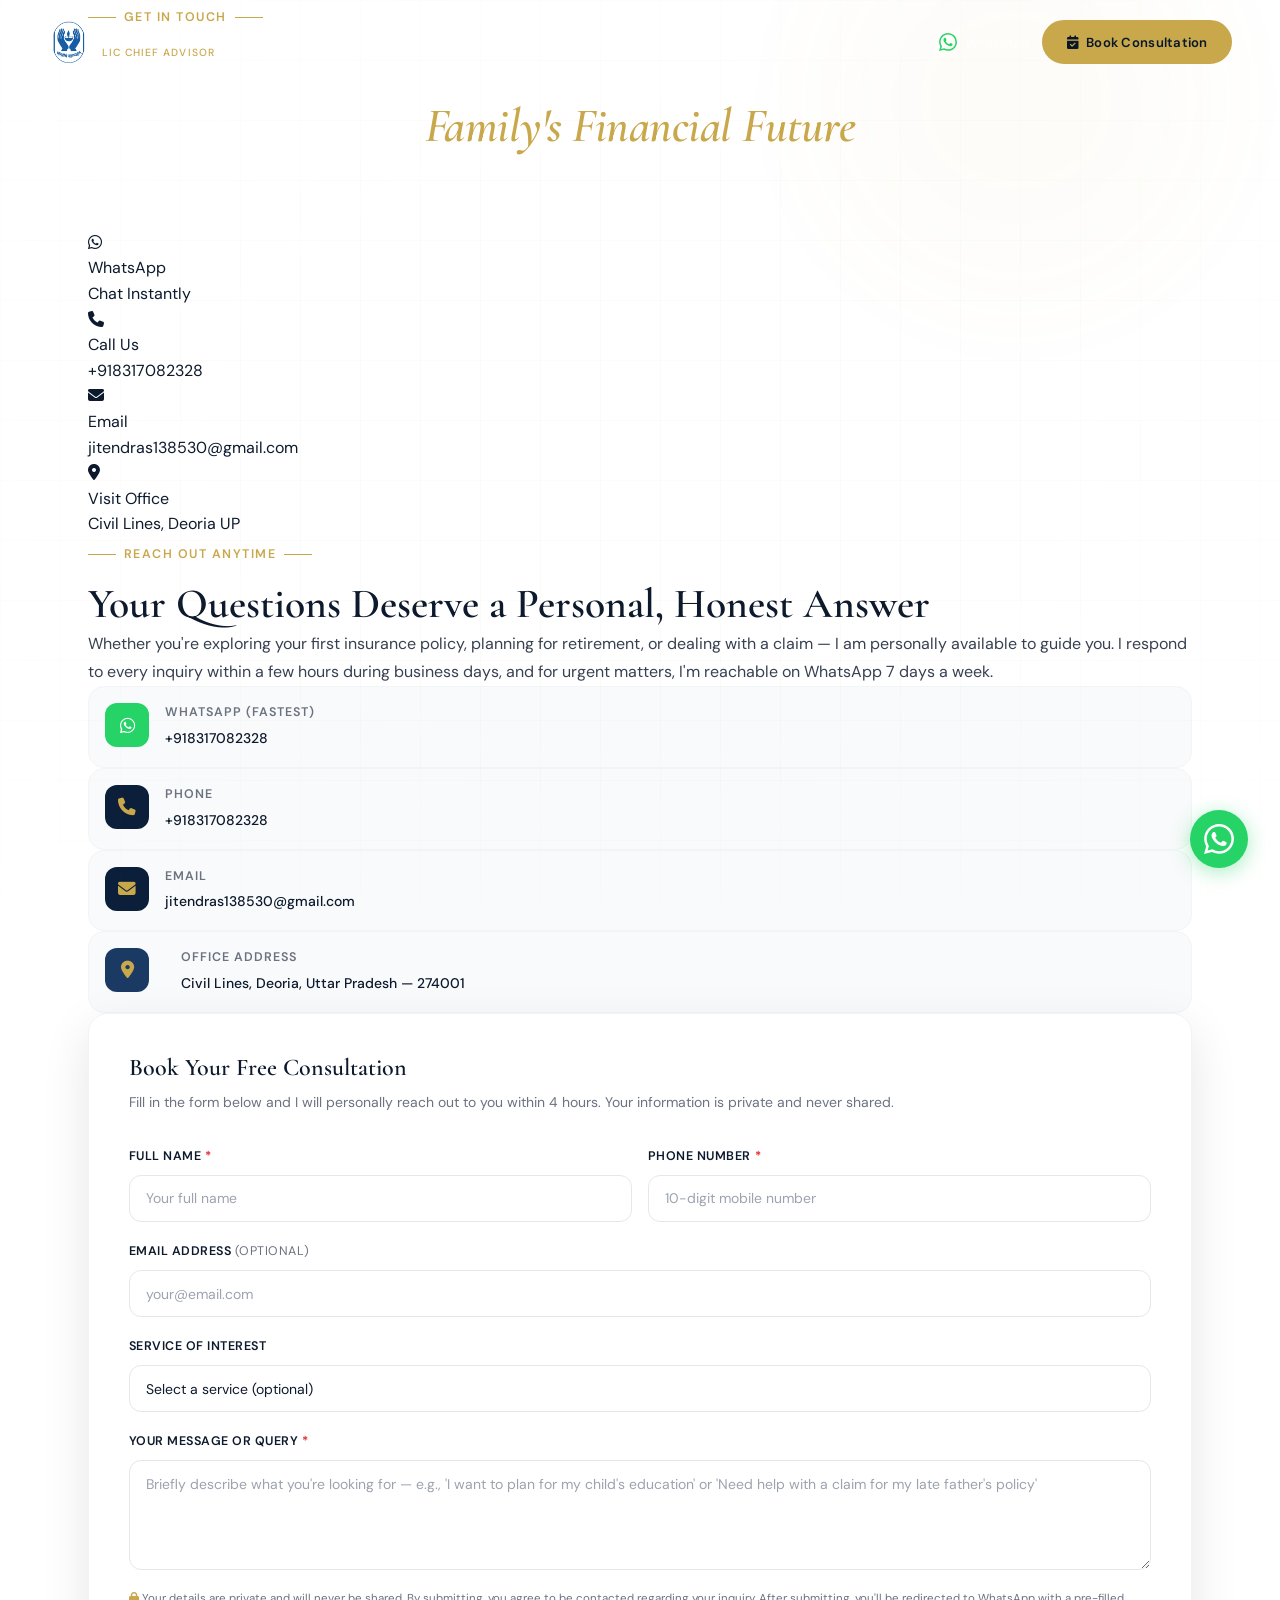
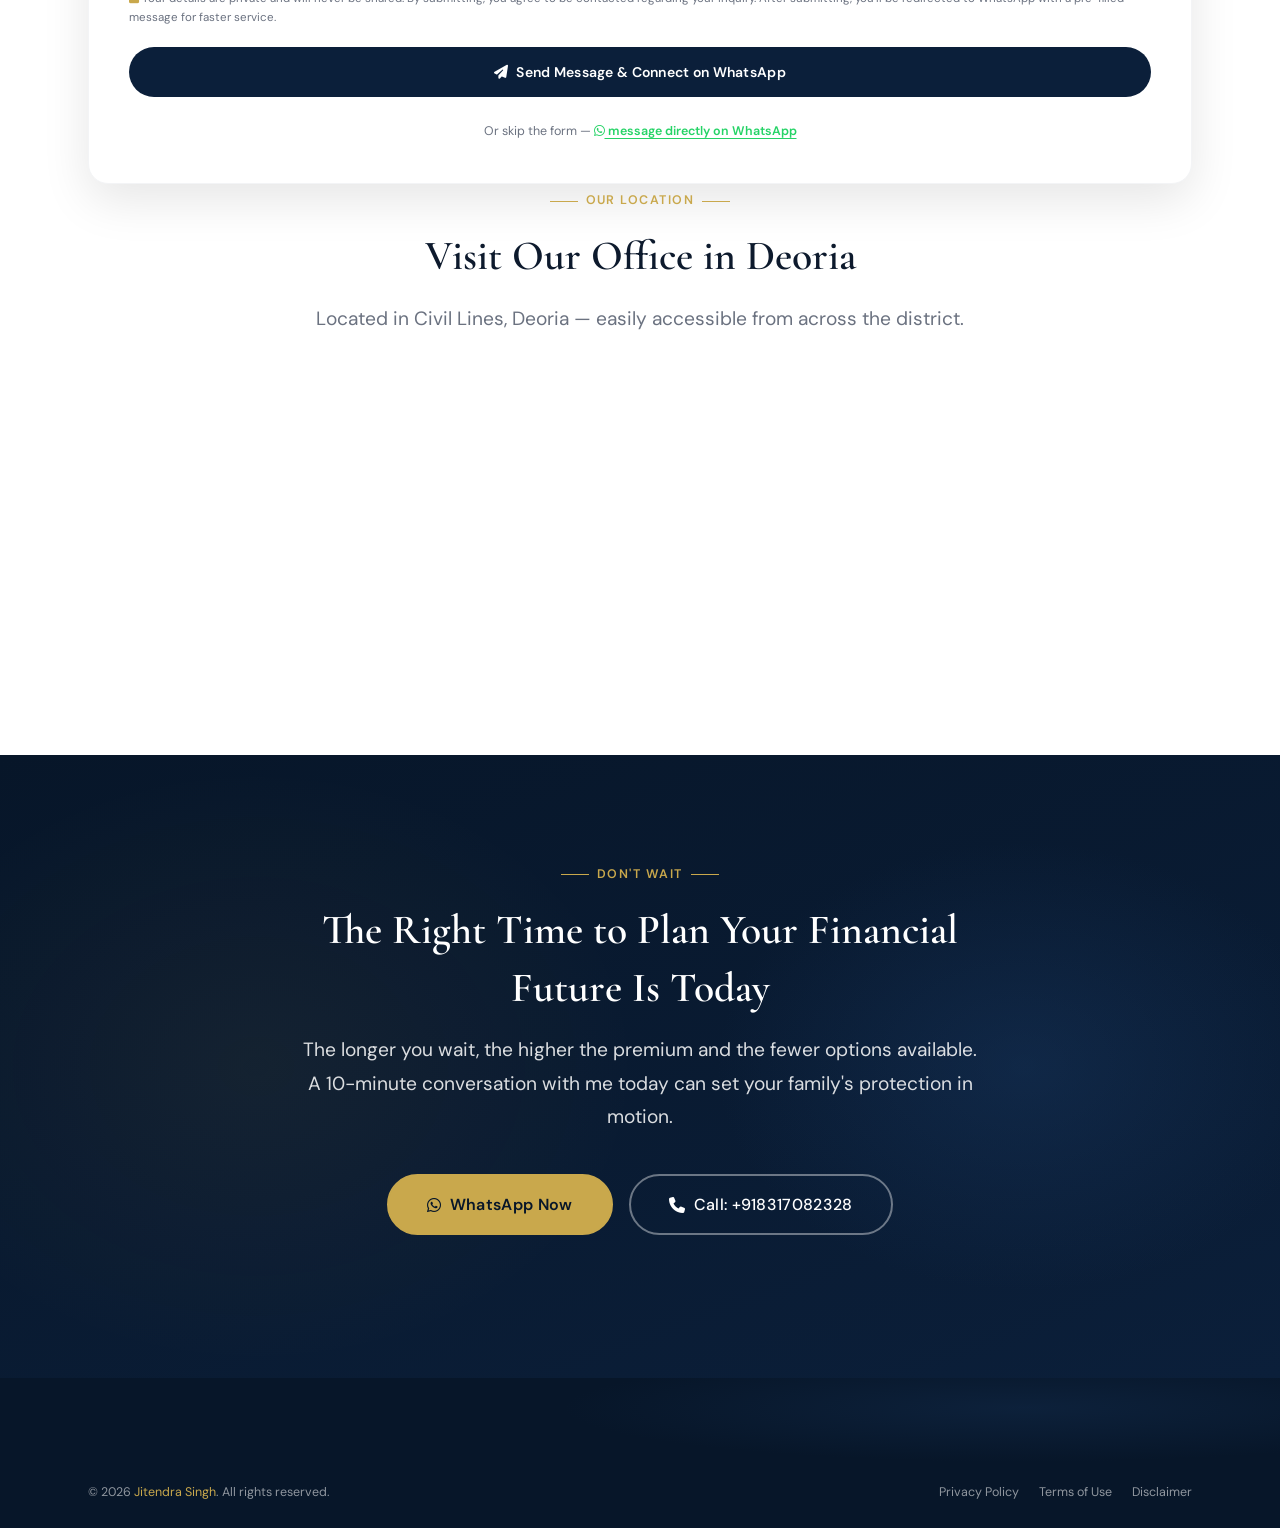
==== pages/contact.html @ 9a6cfc81 "Removed overflow from floating stat-card" ====
<!DOCTYPE html>
<html lang="en">
<head>
  <meta charset="UTF-8" />
  <meta name="viewport" content="width=device-width, initial-scale=1.0" />
  <meta http-equiv="X-UA-Compatible" content="IE=edge" />

  <title>Contact | Jitendra Singh — Book a Free Insurance Consultation, Deoria UP</title>
  <meta name="description" content="Book a free, no-obligation consultation with Jitendra Singh — Senior LIC Insurance Advisor in Deoria, Uttar Pradesh. Contact via WhatsApp, phone, email, or visit our office." />
  <meta name="robots" content="index, follow" />
  <link rel="canonical" href="https://www.jitendrasinghskarma.in/pages/contact.html" />

  <meta property="og:type" content="website" />
  <meta property="og:title" content="Contact Jitendra Singh — LIC Insurance Advisor Deoria" />
  <meta property="og:description" content="Book a free insurance or retirement planning consultation. WhatsApp, call, email or visit us in Deoria, UP." />
  <meta property="og:url" content="https://www.jitendrasinghskarma.in/pages/contact.html" />

  <!-- Local Business Schema -->
  <script type="application/ld+json">
  {
    "@context": "https://schema.org",
    "@type": "ContactPage",
    "name": "Contact Jitendra Singh — LIC Insurance Advisor",
    "url": "https://www.jitendrasinghskarma.in/pages/contact.html",
    "description": "Book a free insurance consultation with Senior LIC Chief Insurance Advisor in Deoria, UP.",
    "mainEntity": {
      "@type": "LocalBusiness",
      "name": "Jitendra Singh — LIC Insurance Advisor",
      "telephone": "+91-8317082328",
      "email": "jitendras138530@gmail.com",
      "address": {
        "@type": "PostalAddress",
        "streetAddress": "Civil Lines",
        "addressLocality": "Deoria",
        "addressRegion": "Uttar Pradesh",
        "postalCode": "274001",
        "addressCountry": "IN"
      },
      "openingHours": "Mo-Sa 09:00-18:00"
    }
  }
  </script>

  <!-- Fonts & Icons -->
  <link rel="preconnect" href="https://fonts.googleapis.com" />
  <link rel="preconnect" href="https://fonts.gstatic.com" crossorigin />
  <link href="https://fonts.googleapis.com/css2?family=Cormorant+Garamond:ital,wght@0,300;0,400;0,500;0,600;0,700;1,400;1,600&family=DM+Sans:ital,opsz,wght@0,9..40,300;0,9..40,400;0,9..40,500;0,9..40,600;1,9..40,400&display=swap" rel="stylesheet" />
  <link rel="stylesheet" href="https://cdnjs.cloudflare.com/ajax/libs/font-awesome/6.5.0/css/all.min.css" crossorigin="anonymous" referrerpolicy="no-referrer" />

  <!-- Stylesheets -->
  <link rel="stylesheet" href="../css/global.css" />
  <link rel="stylesheet" href="../css/navbar.css" />
  <link rel="stylesheet" href="../css/hero.css" />
  <link rel="stylesheet" href="../css/services.css" />
  <link rel="stylesheet" href="../css/contact.css" />
  <link rel="stylesheet" href="../css/responsive.css" />
</head>

<body>
  <a class="skip-link" href="#main">Skip to main content</a>

  <!-- ═══ NAVBAR ═══════════════════════════════════════════════ -->
  <header role="banner">
    <nav class="navbar" id="navbar" aria-label="Main navigation">
      <div class="navbar__inner">
        <a href="../index.html" class="navbar__logo" aria-label="Go to homepage">
          <div class="navbar__logo-icon" aria-hidden="true">RKS</div>
          <div class="navbar__logo-text">
            <span class="navbar__logo-name">Jitendra Singh</span>
            <span class="navbar__logo-tagline">LIC Chief Advisor</span>
          </div>
        </a>

        <ul class="navbar__menu" role="list">
          <li><a href="../index.html" class="navbar__link">Home</a></li>
          <li><a href="services.html" class="navbar__link">Services</a></li>
          <li><a href="legacy.html" class="navbar__link">Legacy &amp; Milestone</a></li>
          <li><a href="contact.html" class="navbar__link active" aria-current="page">Contact</a></li>
        </ul>

        <div class="navbar__cta">
          <a href="https://wa.me/918317082328" class="navbar__whatsapp" target="_blank" rel="noopener" aria-label="WhatsApp">
            <svg viewBox="0 0 24 24" aria-hidden="true"><path d="M17.472 14.382c-.297-.149-1.758-.867-2.03-.967-.273-.099-.471-.148-.67.15-.197.297-.767.966-.94 1.164-.173.199-.347.223-.644.075-.297-.15-1.255-.463-2.39-1.475-.883-.788-1.48-1.761-1.653-2.059-.173-.297-.018-.458.13-.606.134-.133.298-.347.446-.52.149-.174.198-.298.298-.497.099-.198.05-.371-.025-.52-.075-.149-.669-1.612-.916-2.207-.242-.579-.487-.5-.669-.51-.173-.008-.371-.01-.57-.01-.198 0-.52.074-.792.372-.272.297-1.04 1.016-1.04 2.479 0 1.462 1.065 2.875 1.213 3.074.149.198 2.096 3.2 5.077 4.487.709.306 1.262.489 1.694.625.712.227 1.36.195 1.871.118.571-.085 1.758-.719 2.006-1.413.248-.694.248-1.289.173-1.413-.074-.124-.272-.198-.57-.347m-5.421 7.403h-.004a9.87 9.87 0 01-5.031-1.378l-.361-.214-3.741.982.998-3.648-.235-.374a9.86 9.86 0 01-1.51-5.26c.001-5.45 4.436-9.884 9.888-9.884 2.64 0 5.122 1.03 6.988 2.898a9.825 9.825 0 012.893 6.994c-.003 5.45-4.437 9.884-9.885 9.884m8.413-18.297A11.815 11.815 0 0012.05 0C5.495 0 .16 5.335.157 11.892c0 2.096.547 4.142 1.588 5.945L.057 24l6.305-1.654a11.882 11.882 0 005.683 1.448h.005c6.554 0 11.89-5.335 11.893-11.893a11.821 11.821 0 00-3.48-8.413z"/></svg>
            WhatsApp
          </a>
          <a href="#form" class="btn btn--primary navbar__btn">
            <i class="fa-solid fa-calendar-check" aria-hidden="true"></i> Book Consultation
          </a>
        </div>

        <button class="navbar__hamburger" id="hamburger" aria-expanded="false" aria-controls="mobileMenu" aria-label="Open menu">
          <span class="hamburger-line"></span>
          <span class="hamburger-line"></span>
          <span class="hamburger-line"></span>
        </button>
      </div>
    </nav>

    <div class="navbar__mobile-menu" id="mobileMenu" aria-hidden="true" role="dialog" aria-label="Mobile navigation">
      <div class="mobile-menu__inner">
        <nav>
          <a href="../index.html" class="mobile-menu__link"><i class="fa-solid fa-house fa-fw"></i> Home</a>
          <a href="services.html" class="mobile-menu__link"><i class="fa-solid fa-shield-halved fa-fw"></i> Services</a>
          <a href="legacy.html" class="mobile-menu__link"><i class="fa-solid fa-trophy fa-fw"></i> Legacy &amp; Milestone</a>
          <a href="contact.html" class="mobile-menu__link active"><i class="fa-solid fa-envelope fa-fw"></i> Contact</a>
        </nav>
        <div class="mobile-menu__divider"></div>
        <div class="mobile-menu__cta-group">
          <a href="#form" class="btn btn--primary btn--lg" onclick="document.getElementById('mobileMenu').classList.remove('open')">
            <i class="fa-solid fa-calendar-check"></i> Book Free Consultation
          </a>
        </div>
        <div class="mobile-menu__contact-row">
          <a href="tel:+918317082328" class="mobile-menu__contact-item">
            <svg xmlns="http://www.w3.org/2000/svg" fill="none" viewBox="0 0 24 24" stroke="currentColor" stroke-width="1.5"><path stroke-linecap="round" stroke-linejoin="round" d="M2.25 6.75c0 8.284 6.716 15 15 15h2.25a2.25 2.25 0 002.25-2.25v-1.372c0-.516-.351-.966-.852-1.091l-4.423-1.106c-.44-.11-.902.055-1.173.417l-.97 1.293c-.282.376-.769.542-1.21.38a12.035 12.035 0 01-7.143-7.143c-.162-.441.004-.928.38-1.21l1.293-.97c.363-.271.527-.734.417-1.173L6.963 3.102a1.125 1.125 0 00-1.091-.852H4.5A2.25 2.25 0 002.25 4.5v2.25z" /></svg>
            <span>Call Now</span>
          </a>
          <a href="https://wa.me/918317082328" class="mobile-menu__contact-item" target="_blank" rel="noopener">
            <svg viewBox="0 0 24 24" fill="currentColor"><path d="M17.472 14.382c-.297-.149-1.758-.867-2.03-.967-.273-.099-.471-.148-.67.15-.197.297-.767.966-.94 1.164-.173.199-.347.223-.644.075-.297-.15-1.255-.463-2.39-1.475-.883-.788-1.48-1.761-1.653-2.059-.173-.297-.018-.458.13-.606.134-.133.298-.347.446-.52.149-.174.198-.298.298-.497.099-.198.05-.371-.025-.52-.075-.149-.669-1.612-.916-2.207-.242-.579-.487-.5-.669-.51-.173-.008-.371-.01-.57-.01-.198 0-.52.074-.792.372-.272.297-1.04 1.016-1.04 2.479 0 1.462 1.065 2.875 1.213 3.074.149.198 2.096 3.2 5.077 4.487.709.306 1.262.489 1.694.625.712.227 1.36.195 1.871.118.571-.085 1.758-.719 2.006-1.413.248-.694.248-1.289.173-1.413-.074-.124-.272-.198-.57-.347m-5.421 7.403h-.004a9.87 9.87 0 01-5.031-1.378l-.361-.214-3.741.982.998-3.648-.235-.374a9.86 9.86 0 01-1.51-5.26c.001-5.45 4.436-9.884 9.888-9.884 2.64 0 5.122 1.03 6.988 2.898a9.825 9.825 0 012.893 6.994c-.003 5.45-4.437 9.884-9.885 9.884m8.413-18.297A11.815 11.815 0 0012.05 0C5.495 0 .16 5.335.157 11.892c0 2.096.547 4.142 1.588 5.945L.057 24l6.305-1.654a11.882 11.882 0 005.683 1.448h.005c6.554 0 11.89-5.335 11.893-11.893a11.821 11.821 0 00-3.48-8.413z"/></svg>
            <span>WhatsApp</span>
          </a>
        </div>
      </div>
    </div>
  </header>

  <main id="main">

    <!-- ═══ PAGE HERO ════════════════════════════════════════════ -->
    <section class="contact-page-hero" aria-labelledby="contact-page-title">
      <div class="hero__bg">
        <div class="hero__gradient"></div>
        <div class="hero__grid" aria-hidden="true"></div>
        <div class="hero__orb hero__orb--1" aria-hidden="true" style="opacity:0.4"></div>
      </div>
      <div class="container">
        <div class="contact-page-hero__content">
          <span class="section-eyebrow" style="color:var(--gold);justify-content:center">Get In Touch</span>
          <h1 class="hero__headline" id="contact-page-title" style="font-size:clamp(1.9rem,4.5vw,3rem);text-align:center">
            Let's Talk About Your
            <em>Family's Financial Future</em>
          </h1>
          <p style="color:rgba(255,255,255,0.72);font-size:1rem;line-height:1.75;margin-top:1.25rem;text-align:center">
            No pressure. No jargon. Just an honest conversation. Reach out via WhatsApp, phone, email, or visit us at our Deoria office — your first consultation is completely free.
          </p>

          <!-- Quick contact method cards -->
          <div class="contact-methods" role="list" aria-label="Contact methods">

            <a href="https://wa.me/918317082328?text=Hello%20Jitendra Singh%20ji%2C%20I%20would%20like%20to%20book%20a%20consultation."
               class="contact-method-card" target="_blank" rel="noopener noreferrer" role="listitem">
              <div class="contact-method-card__icon contact-method-card__icon--whatsapp" aria-hidden="true">
                <i class="fa-brands fa-whatsapp"></i>
              </div>
              <div class="contact-method-card__label">WhatsApp</div>
              <div class="contact-method-card__value">Chat Instantly</div>
            </a>

            <a href="tel:+918317082328" class="contact-method-card" role="listitem">
              <div class="contact-method-card__icon contact-method-card__icon--phone" aria-hidden="true">
                <i class="fa-solid fa-phone"></i>
              </div>
              <div class="contact-method-card__label">Call Us</div>
              <div class="contact-method-card__value">+918317082328</div>
            </a>

            <a href="mailto:jitendras138530@gmail.com" class="contact-method-card" role="listitem">
              <div class="contact-method-card__icon contact-method-card__icon--email" aria-hidden="true">
                <i class="fa-solid fa-envelope"></i>
              </div>
              <div class="contact-method-card__label">Email</div>
              <div class="contact-method-card__value">jitendras138530@gmail.com</div>
            </a>

            <a href="https://maps.app.goo.gl/zjpvex1v6WzAr8Hz5">
             <div class="contact-method-card" role="listitem" style="cursor:default">
               <div class="contact-method-card__icon contact-method-card__icon--visit" aria-hidden="true">
                 <i class="fa-solid fa-location-dot"></i>
               </div>
               <div class="contact-method-card__label">Visit Office</div>
               <div class="contact-method-card__value">Civil Lines, Deoria UP</div>
             </div>
            </a>
          </div>
        </div>
      </div>
    </section>

    <!-- ═══ MAIN CONTACT SECTION ══════════════════════════════════ -->
    <section class="contact-main" id="contact-section" aria-labelledby="contact-form-title">
      <div class="container">
        <div class="contact-main__grid">

          <!-- ── Left: Info Panel ─────────────────────────────── -->
          <div class="contact-info-panel" data-reveal="left">

            <div>
              <span class="section-eyebrow">Reach Out Anytime</span>
              <h2 class="contact-info-panel__heading">
                Your Questions Deserve a Personal, Honest Answer
              </h2>
              <p class="contact-info-panel__subtext">
                Whether you're exploring your first insurance policy, planning for retirement, or dealing with a claim — I am personally available to guide you. I respond to every inquiry within a few hours during business days, and for urgent matters, I'm reachable on WhatsApp 7 days a week.
              </p>
            </div>

            <!-- Trust signals
            <div class="contact-info-panel__trust" role="list" aria-label="Trust signals">
              <div class="trust-row" role="listitem">
                <div class="trust-row__icon" aria-hidden="true"><i class="fa-solid fa-shield-halved"></i></div>
                <span class="trust-row__text">IRDAI Registered &amp; LIC Authorized Advisor (25+ Years)</span>
              </div>
              <div class="trust-row" role="listitem">
                <div class="trust-row__icon" aria-hidden="true"><i class="fa-solid fa-lock"></i></div>
                <span class="trust-row__text">Your information is private and will never be shared or sold</span>
              </div>
              <div class="trust-row" role="listitem">
                <div class="trust-row__icon" aria-hidden="true"><i class="fa-solid fa-indian-rupee-sign"></i></div>
                <span class="trust-row__text">First consultation is always 100% free — no hidden charges</span>
              </div>
              <div class="trust-row" role="listitem">
                <div class="trust-row__icon" aria-hidden="true"><i class="fa-solid fa-reply"></i></div>
                <span class="trust-row__text">Guaranteed response within 4 hours on business days</span>
              </div>
            </div> -->

            <!-- Contact detail items -->
            <div class="contact-detail-list">

              <a href="https://wa.me/918317082328" class="contact__detail-item" target="_blank" rel="noopener noreferrer">
                <div class="contact__detail-icon" aria-hidden="true" style="background:#25D366;color:white">
                  <i class="fa-brands fa-whatsapp"></i>
                </div>
                <div class="contact__detail-body">
                  <span class="contact__detail-label">WhatsApp (Fastest)</span>
                  <span class="contact__detail-value">+918317082328</span>
                </div>
              </a>

              <a href="tel:+918317082328" class="contact__detail-item">
                <div class="contact__detail-icon" aria-hidden="true">
                  <i class="fa-solid fa-phone"></i>
                </div>
                <div class="contact__detail-body">
                  <span class="contact__detail-label">Phone</span>
                  <span class="contact__detail-value">+918317082328</span>
                </div>
              </a>

              <a href="mailto:jitendras138530@gmail.com" class="contact__detail-item">
                <div class="contact__detail-icon" aria-hidden="true">
                  <i class="fa-solid fa-envelope"></i>
                </div>
                <div class="contact__detail-body">
                  <span class="contact__detail-label">Email</span>
                  <span class="contact__detail-value">jitendras138530@gmail.com</span>
                </div>
              </a>

              <div class="contact__detail-item" style="cursor:default">
                <div class="contact__detail-icon" aria-hidden="true" style="background:var(--navy-light)">
                  <i class="fa-solid fa-location-dot"></i>
                </div>
                <a href="https://maps.app.goo.gl/zjpvex1v6WzAr8Hz5">
                <div class="contact__detail-body">
                  <span class="contact__detail-label">Office Address</span>
                  <span class="contact__detail-value">Civil Lines, Deoria, Uttar Pradesh — 274001</span>
                </a>
                </div>
              </div>

            </div>

            <!-- Working hours
            <div class="working-hours" aria-label="Office hours">
              <div class="working-hours__title">
                <i class="fa-solid fa-clock" aria-hidden="true"></i>
                Office Hours
              </div>
              <div class="working-hours__rows">
                <div class="hours-row">
                  <span class="hours-row__day">Monday – Friday</span>
                  <span class="hours-row__time">9:00 AM – 6:00 PM</span>
                </div>
                <div class="hours-row">
                  <span class="hours-row__day">Saturday</span>
                  <span class="hours-row__time">9:00 AM – 3:00 PM</span>
                </div>
                <div class="hours-row">
                  <span class="hours-row__day">Sunday</span>
                  <span class="hours-row__time hours-row__time--closed">By Appointment Only</span>
                </div>
              </div>
              <div class="hours-note">
                <i class="fa-brands fa-whatsapp" aria-hidden="true"></i>
                WhatsApp is available 7 days for urgent claim matters
              </div>
            </div> -->

          </div>

          <!-- ── Right: Contact Form ───────────────────────────── -->
          <div class="contact-form-panel" data-reveal="right" id="form">
            <div class="contact__form-wrap">

              <h2 class="contact-form__title" id="contact-form-title">Book Your Free Consultation</h2>
              <p class="contact-form__subtitle">
                Fill in the form below and I will personally reach out to you within 4 hours.
                Your information is private and never shared.
              </p>

              <!-- Form body -->
              <div id="formBody">
                <form id="contactForm" novalidate aria-label="Contact form">

                  <div class="form-group--row">
                    <div class="form-group">
                      <label for="fullname">Full Name <span aria-hidden="true" style="color:#DC2626">*</span></label>
                      <input
                        type="text"
                        id="fullname"
                        name="fullname"
                        placeholder="Your full name"
                        autocomplete="name"
                        required
                        aria-required="true"
                        aria-describedby="fullname-error"
                      />
                      <span class="form-group__error" id="fullname-error" role="alert"></span>
                    </div>
                    <div class="form-group">
                      <label for="phone">Phone Number <span aria-hidden="true" style="color:#DC2626">*</span></label>
                      <input
                        type="tel"
                        id="phone"
                        name="phone"
                        placeholder="10-digit mobile number"
                        autocomplete="tel"
                        required
                        aria-required="true"
                        inputmode="numeric"
                        maxlength="10"
                        aria-describedby="phone-error"
                      />
                      <span class="form-group__error" id="phone-error" role="alert"></span>
                    </div>
                  </div>

                  <div class="form-group">
                    <label for="email">Email Address <span style="color:var(--text-muted);font-weight:400;font-size:var(--fs-xs)">(Optional)</span></label>
                    <input
                      type="email"
                      id="email"
                      name="email"
                      placeholder="your@email.com"
                      autocomplete="email"
                      aria-describedby="email-error"
                    />
                    <span class="form-group__error" id="email-error" role="alert"></span>
                  </div>

                  <div class="form-group">
                    <label for="service">Service of Interest</label>
                    <select id="service" name="service" aria-label="Select a service">
                      <option value="" disabled selected>Select a service (optional)</option>
                      <option value="life-insurance">Life Insurance</option>
                      <option value="term-plan">Term Insurance Plan</option>
                      <option value="child-plan">Child Plan</option>
                      <option value="pension-retirement">Pension &amp; Retirement Plan</option>
                      <option value="money-back">Money Back Plan</option>
                      <option value="endowment">Endowment Plan</option>
                      <option value="tax-saving">Tax Saving Plan (80C)</option>
                      <option value="claim-assistance">Claim Assistance</option>
                      <option value="financial-consultation">Financial Consultation</option>
                      <option value="policy-review">Existing Policy Review</option>
                      <option value="other">Other / Not Sure</option>
                    </select>
                  </div>

                  <div class="form-group">
                    <label for="message">Your Message or Query <span aria-hidden="true" style="color:#DC2626">*</span></label>
                    <textarea
                      id="message"
                      name="message"
                      rows="4"
                      placeholder="Briefly describe what you're looking for — e.g., 'I want to plan for my child's education' or 'Need help with a claim for my late father's policy'"
                      required
                      aria-required="true"
                      aria-describedby="message-error"
                    ></textarea>
                    <span class="form-group__error" id="message-error" role="alert"></span>
                  </div>

                  <!-- Privacy note -->
                  <p style="font-size:0.72rem;color:var(--text-muted);margin-bottom:1.25rem;line-height:1.6">
                    <i class="fa-solid fa-lock" aria-hidden="true" style="color:var(--gold)"></i>
                    Your details are private and will never be shared. By submitting, you agree to be contacted regarding your inquiry. After submitting, you'll be redirected to WhatsApp with a pre-filled message for faster service.
                  </p>

                  <button type="submit" class="form-submit-btn" aria-label="Send message and open WhatsApp">
                    <i class="fa-solid fa-paper-plane" aria-hidden="true"></i>
                    Send Message &amp; Connect on WhatsApp
                  </button>

                  <!-- Alternative: Direct WhatsApp -->
                  <div style="margin-top:1.25rem;text-align:center">
                    <span style="font-size:var(--fs-xs);color:var(--text-muted)">Or skip the form — </span>
                    <a href="https://wa.me/918317082328?text=Hello%20Jitendra Singh%20ji%2C%20I%20would%20like%20a%20free%20consultation."
                       target="_blank" rel="noopener"
                       style="font-size:var(--fs-xs);font-weight:600;color:#25D366;text-decoration:underline;text-underline-offset:3px">
                      <i class="fa-brands fa-whatsapp" aria-hidden="true"></i>
                      message directly on WhatsApp
                    </a>
                  </div>

                </form>
              </div>

              <!-- Success state (hidden by default) -->
              <div class="form-success" id="formSuccess" role="alert" aria-live="polite">
                <div class="form-success__icon" aria-hidden="true">
                  <i class="fa-solid fa-circle-check"></i>
                </div>
                <h3 style="font-family:var(--font-display);font-size:1.4rem;color:var(--text-primary)">
                  Message Sent Successfully!
                </h3>
                <p style="font-size:var(--fs-sm);color:var(--text-muted);text-align:center;line-height:1.7">
                  Thank you for reaching out. Your WhatsApp chat should have opened with a pre-filled message. I will personally respond within 4 hours during business days.
                </p>
                <div style="display:flex;flex-direction:column;gap:0.75rem;width:100%;margin-top:0.5rem">
                  <a href="https://wa.me/918317082328" target="_blank" rel="noopener"
                     class="btn btn--primary" style="width:100%;justify-content:center">
                    <i class="fa-brands fa-whatsapp"></i> Open WhatsApp Chat
                  </a>
                  <a href="tel:+918317082328" class="btn btn--outline-navy" style="width:100%;justify-content:center">
                    <i class="fa-solid fa-phone"></i> Call Directly:8317082328
                  </a>
                </div>
                <button onclick="document.getElementById('formSuccess').style.display='none';document.getElementById('formBody').style.display='block';"
                        style="font-size:var(--fs-xs);color:var(--text-muted);text-decoration:underline;background:none;border:none;cursor:pointer;margin-top:0.5rem">
                  Send another message
                </button>
              </div>

            </div>
          </div>

        </div>
      </div>
    </section>

    <!-- ═══ MAP SECTION ══════════════════════════════════════════ -->
     <section class="contact-map-section" aria-labelledby="map-title">
       <div class="container">
         <div class="section-header" data-reveal style="margin-bottom:var(--space-8)">
           <span class="section-eyebrow">Our Location</span>
           <h2 class="section-title" id="map-title">Visit Our Office in Deoria</h2>
           <p class="section-subtitle">Located in Civil Lines, Deoria — easily accessible from across the district.</p>
         </div>

         <div class="contact-map" data-reveal>
           <iframe
             src="https://www.google.com/maps/embed?pb=!1m18!1m12!1m3!1d3564.532546556584!2d83.77651!3d26.502519!2m3!1f0!2f0!3f0!3m2!1i1024!2i768!4f13.1!3m3!1m2!1s0x398e1f0c0000001%3A0x1234567890abc!2sCivil%20Lines%2C%20Deoria%2C%20Uttar%20Pradesh%20274001%2C%20India!5e0!3m2!1sen!2sin!4v1234567890"
             width="100%" height="380" style="border:0" allowfullscreen="" loading="lazy"
             referrerpolicy="no-referrer-when-downgrade"
             title="Office location on Google Maps">
           </iframe>
         </div>
       </div>
     </section>

    <!-- ═══ FINAL CTA ════════════════════════════════════════════ -->
    <section class="cta-section section" aria-labelledby="contact-cta-title">
      <div class="container">
        <div class="cta-section__inner" data-reveal>
          <span class="section-eyebrow" style="justify-content:center">Don't Wait</span>
          <h2 class="cta-section__title" id="contact-cta-title">
            The Right Time to Plan Your Financial Future Is Today
          </h2>
          <p class="cta-section__text">
            The longer you wait, the higher the premium and the fewer options available. A 10-minute conversation with me today can set your family's protection in motion.
          </p>
          <div class="cta-section__buttons">
            <a href="https://wa.me/918317082328?text=Hello%20Jitendra Singh%20ji%2C%20I%20want%20to%20discuss%20my%20financial%20protection%20options."
               class="btn btn--primary btn--lg" target="_blank" rel="noopener">
              <i class="fa-brands fa-whatsapp" aria-hidden="true"></i>
             WhatsApp Now
            </a>
            <a href="tel:+918317082328" class="btn btn--outline btn--lg">
              <i class="fa-solid fa-phone" aria-hidden="true"></i>
              Call: +918317082328
            </a>
          </div>
        </div>
      </div>
    </section>

  </main>

  <!-- ═══ FOOTER ═══════════════════════════════════════════════ -->
  <footer class="footer" role="contentinfo">
    <div class="container">
      <div class="footer__bottom">
        <p class="footer__copyright">
          &copy; 2026 <span>Jitendra Singh</span>. All rights reserved.
        </p>
        <nav aria-label="Legal links">
          <div class="footer__legal-links">
            <a href="privacy.html" class="footer__legal-link">Privacy Policy</a>
            <a href="terms.html" class="footer__legal-link">Terms of Use</a>
            <a href="disclaimer.html" class="footer__legal-link">Disclaimer</a>
          </div>
        </nav>
      </div>
    </div>
  </footer>

  <!-- Floating WhatsApp -->
  <a href="https://wa.me/918317082328?text=Hello%20Jitendra%20ji%2C%20I%20would%20like%20to%20book%20a%20free%20consultation."
     class="whatsapp-float" target="_blank" rel="noopener noreferrer"
     aria-label="Chat on WhatsApp">
    <svg viewBox="0 0 24 24" aria-hidden="true">
      <path d="M17.472 14.382c-.297-.149-1.758-.867-2.03-.967-.273-.099-.471-.148-.67.15-.197.297-.767.966-.94 1.164-.173.199-.347.223-.644.075-.297-.15-1.255-.463-2.39-1.475-.883-.788-1.48-1.761-1.653-2.059-.173-.297-.018-.458.13-.606.134-.133.298-.347.446-.52.149-.174.198-.298.298-.497.099-.198.05-.371-.025-.52-.075-.149-.669-1.612-.916-2.207-.242-.579-.487-.5-.669-.51-.173-.008-.371-.01-.57-.01-.198 0-.52.074-.792.372-.272.297-1.04 1.016-1.04 2.479 0 1.462 1.065 2.875 1.213 3.074.149.198 2.096 3.2 5.077 4.487.709.306 1.262.489 1.694.625.712.227 1.36.195 1.871.118.571-.085 1.758-.719 2.006-1.413.248-.694.248-1.289.173-1.413-.074-.124-.272-.198-.57-.347m-5.421 7.403h-.004a9.87 9.87 0 01-5.031-1.378l-.361-.214-3.741.982.998-3.648-.235-.374a9.86 9.86 0 01-1.51-5.26c.001-5.45 4.436-9.884 9.888-9.884 2.64 0 5.122 1.03 6.988 2.898a9.825 9.825 0 012.893 6.994c-.003 5.45-4.437 9.884-9.885 9.884m8.413-18.297A11.815 11.815 0 0012.05 0C5.495 0 .16 5.335.157 11.892c0 2.096.547 4.142 1.588 5.945L.057 24l6.305-1.654a11.882 11.882 0 005.683 1.448h.005c6.554 0 11.89-5.335 11.893-11.893a11.821 11.821 0 00-3.48-8.413z"/>
    </svg>
  </a>

  <script src="../js/scroll.js" defer></script>
  <script src="../js/navbar.js" defer></script>
  <script src="../js/animations.js" defer></script>


  <script src="../js/contact.js" defer></script>
</body>
</html>
---- css/global.css ----
/* ============================================================
   GLOBAL CSS — Financial Advisor Portfolio
   Design System: Variables, Reset, Typography, Utilities
   ============================================================ */

/* ─── Google Fonts ─────────────────────────────────────────── */
@import url('https://fonts.googleapis.com/css2?family=Cormorant+Garamond:ital,wght@0,300;0,400;0,500;0,600;0,700;1,400;1,600&family=DM+Sans:ital,opsz,wght@0,9..40,300;0,9..40,400;0,9..40,500;0,9..40,600;1,9..40,400&display=swap');

/* ─── CSS Custom Properties ─────────────────────────────────── */
:root {
  /* Brand Colors */
  --navy:         #0B1F3A;
  --navy-deep:    #071629;
  --navy-mid:     #122B4F;
  --navy-light:   #1A3A64;
  --navy-softer:  #1E4070;

  --gold:         #C9A84C;
  --gold-light:   #DFC070;
  --gold-dark:    #A88A38;
  --gold-subtle:  rgba(201, 168, 76, 0.15);
  --gold-border:  rgba(201, 168, 76, 0.3);

  --cream:        #F8F4ED;
  --cream-warm:   #F2EDE3;
  --off-white:    #FAFAF8;
  --white:        #FFFFFF;

  /* Text */
  --text-primary:    #0D1A2D;
  --text-secondary:  #374151;
  --text-muted:      #6B7280;
  --text-light:      #9CA3AF;
  --text-gold:       #C9A84C;
  --text-on-navy:    rgba(255,255,255,0.85);
  --text-on-navy-dim: rgba(255,255,255,0.55);

  /* Grays */
  --gray-50:   #F9FAFB;
  --gray-100:  #F3F4F6;
  --gray-200:  #E5E7EB;
  --gray-300:  #D1D5DB;
  --gray-400:  #9CA3AF;
  --gray-500:  #6B7280;
  --gray-700:  #374151;
  --gray-900:  #111827;

  /* Typography — Fonts */
  --font-display: 'Cormorant Garamond', Georgia, serif;
  --font-body:    'DM Sans', system-ui, sans-serif;

  /* Typography — Scale */
  --fs-hero:    clamp(2.6rem, 5.5vw, 4.2rem);
  --fs-h1:      clamp(2.2rem, 4.5vw, 3.5rem);
  --fs-h2:      clamp(1.8rem, 3.5vw, 2.6rem);
  --fs-h3:      clamp(1.4rem, 2.5vw, 1.9rem);
  --fs-h4:      clamp(1.1rem, 2vw, 1.5rem);
  --fs-lead:    clamp(1rem, 1.5vw, 1.2rem);
  --fs-body:    1rem;
  --fs-sm:      0.875rem;
  --fs-xs:      0.78rem;

  /* Line Heights */
  --lh-tight:   1.2;
  --lh-snug:    1.4;
  --lh-normal:  1.6;
  --lh-relaxed: 1.75;

  /* Spacing */
  --space-1:   0.25rem;
  --space-2:   0.5rem;
  --space-3:   0.75rem;
  --space-4:   1rem;
  --space-5:   1.25rem;
  --space-6:   1.5rem;
  --space-8:   2rem;
  --space-10:  2.5rem;
  --space-12:  3rem;
  --space-16:  4rem;
  --space-20:  5rem;
  --space-24:  6rem;
  --space-32:  8rem;

  /* Section spacing */
  --section-py:     clamp(4rem, 8vw, 7rem);
  --section-py-sm:  clamp(3rem, 6vw, 5rem);
  --container-max:  1200px;
  --container-px:   clamp(1.25rem, 5vw, 3rem);

  /* Border Radius */
  --radius-sm:   8px;
  --radius-md:   12px;
  --radius-lg:   16px;
  --radius-xl:   20px;
  --radius-2xl:  28px;
  --radius-full: 9999px;

  /* Shadows */
  --shadow-xs:  0 1px 2px rgba(0,0,0,0.05);
  --shadow-sm:  0 2px 8px rgba(0,0,0,0.06);
  --shadow-md:  0 8px 24px rgba(0,0,0,0.08);
  --shadow-lg:  0 16px 48px rgba(0,0,0,0.1);
  --shadow-xl:  0 24px 64px rgba(0,0,0,0.12);
  --shadow-gold: 0 8px 32px rgba(201,168,76,0.2);
  --shadow-navy: 0 16px 48px rgba(11,31,58,0.25);

  /* Transitions */
  --transition-fast:   150ms ease;
  --transition-base:   250ms ease;
  --transition-slow:   400ms ease;
  --transition-smooth: 600ms cubic-bezier(0.16, 1, 0.3, 1);

  /* Z-index */
  --z-base:    1;
  --z-raised:  10;
  --z-overlay: 100;
  --z-sticky:  200;
  --z-modal:   300;
  --z-toast:   400;
}

/* ─── CSS Reset & Base ──────────────────────────────────────── */
*, *::before, *::after {
  box-sizing: border-box;
  margin: 0;
  padding: 0;
}

html {
  scroll-behavior: smooth;
  -webkit-text-size-adjust: 100%;
  font-size: 16px;
}

body {
  font-family: var(--font-body);
  font-size: var(--fs-body);
  line-height: var(--lh-normal);
  color: var(--text-primary);
  background-color: var(--white);
  -webkit-font-smoothing: antialiased;
  -moz-osx-font-smoothing: grayscale;
  overflow-x: hidden;
}

/* ─── Typography ─────────────────────────────────────────────── */
h1, h2, h3, h4, h5, h6 {
  font-family: var(--font-display);
  font-weight: 600;
  line-height: var(--lh-tight);
  color: var(--text-primary);
}

h1 { font-size: var(--fs-h1); }
h2 { font-size: var(--fs-h2); }
h3 { font-size: var(--fs-h3); }
h4 { font-size: var(--fs-h4); }

p {
  color: var(--text-secondary);
  line-height: var(--lh-relaxed);
}

a {
  color: inherit;
  text-decoration: none;
  transition: color var(--transition-base);
}

img {
  max-width: 100%;
  height: auto;
  display: block;
}

ul, ol {
  list-style: none;
}

button {
  cursor: pointer;
  font-family: var(--font-body);
  border: none;
  background: none;
  padding: 0;
}

input, textarea, select {
  font-family: var(--font-body);
}

/* ─── Layout Utilities ───────────────────────────────────────── */
.container {
  max-width: var(--container-max);
  margin-inline: auto;
  padding-inline: var(--container-px);
  width: 100%;
}

.section {
  padding-block: var(--section-py);
}

.section--sm {
  padding-block: var(--section-py-sm);
}

.section--navy {
  background-color: var(--navy);
  color: var(--white);
}

.section--navy-deep {
  background-color: var(--navy-deep);
  color: var(--white);
}

.section--cream {
  background-color: var(--cream);
}

.section--gray {
  background-color: var(--gray-50);
}

/* ─── Section Header ─────────────────────────────────────────── */
.section-header {
  text-align: center;
  max-width: 680px;
  margin-inline: auto;
  margin-bottom: var(--space-16);
}

.section-header--left {
  text-align: left;
  margin-inline: 0;
}

.section-eyebrow {
  display: inline-flex;
  align-items: center;
  gap: var(--space-2);
  font-family: var(--font-body);
  font-size: var(--fs-xs);
  font-weight: 600;
  letter-spacing: 0.12em;
  text-transform: uppercase;
  color: var(--gold);
  margin-bottom: var(--space-4);
}

.section-eyebrow::before,
.section-eyebrow::after {
  content: '';
  display: block;
  width: 28px;
  height: 1px;
  background: var(--gold);
}

.section-title {
  font-size: var(--fs-h2);
  font-weight: 600;
  color: var(--text-primary);
  margin-bottom: var(--space-4);
  line-height: var(--lh-snug);
}

.section-title--light {
  color: var(--white);
}

.section-subtitle {
  font-size: var(--fs-lead);
  color: var(--text-muted);
  line-height: var(--lh-relaxed);
}

.section-subtitle--light {
  color: var(--text-on-navy);
}

/* ─── Button System ──────────────────────────────────────────── */
.btn {
  display: inline-flex;
  align-items: center;
  justify-content: center;
  gap: var(--space-2);
  font-family: var(--font-body);
  font-size: var(--fs-sm);
  font-weight: 500;
  letter-spacing: 0.02em;
  padding: 0.85rem 2rem;
  border-radius: var(--radius-full);
  border: 2px solid transparent;
  transition: all var(--transition-base);
  cursor: pointer;
  white-space: nowrap;
  position: relative;
  overflow: hidden;
}

.btn::after {
  content: '';
  position: absolute;
  inset: 0;
  background: rgba(255,255,255,0.1);
  opacity: 0;
  transition: opacity var(--transition-fast);
}

.btn:hover::after { opacity: 1; }

.btn--primary {
  background: var(--gold);
  color: var(--navy-deep);
  border-color: var(--gold);
  font-weight: 600;
}

.btn--primary:hover {
  background: var(--gold-dark);
  border-color: var(--gold-dark);
  transform: translateY(-2px);
  box-shadow: var(--shadow-gold);
}

.btn--outline {
  background: transparent;
  color: var(--white);
  border-color: rgba(255,255,255,0.4);
}

.btn--outline:hover {
  background: rgba(255,255,255,0.08);
  border-color: rgba(255,255,255,0.7);
  transform: translateY(-2px);
}

.btn--outline-navy {
  background: transparent;
  color: var(--navy);
  border-color: var(--navy);
}

.btn--outline-navy:hover {
  background: var(--navy);
  color: var(--white);
  transform: translateY(-2px);
}

.btn--navy {
  background: var(--navy);
  color: var(--white);
  border-color: var(--navy);
}

.btn--navy:hover {
  background: var(--navy-mid);
  transform: translateY(-2px);
  box-shadow: var(--shadow-navy);
}

.btn--lg {
  padding: 1rem 2.4rem;
  font-size: 1rem;
}

.btn--sm {
  padding: 0.6rem 1.4rem;
  font-size: var(--fs-xs);
}


.btn-group {
  display: flex;
  flex-wrap: wrap;
  gap: var(--space-3);
  align-items: center;
  
}


/* ─── Grid Utilities ─────────────────────────────────────────── */
.grid-2 { display: grid; grid-template-columns: repeat(2, 1fr); gap: var(--space-8); }
.grid-3 { display: grid; grid-template-columns: repeat(3, 1fr); gap: var(--space-8); }
.grid-4 { display: grid; grid-template-columns: repeat(4, 1fr); gap: var(--space-6); }

/* ─── Flex Utilities ─────────────────────────────────────────── */
.flex { display: flex; }
.flex-center { display: flex; align-items: center; justify-content: center; }
.flex-between { display: flex; align-items: center; justify-content: space-between; }
.flex-col { display: flex; flex-direction: column; }
.items-center { align-items: center; }
.gap-2 { gap: var(--space-2); }
.gap-3 { gap: var(--space-3); }
.gap-4 { gap: var(--space-4); }
.gap-6 { gap: var(--space-6); }
.gap-8 { gap: var(--space-8); }

/* ─── Text Utilities ─────────────────────────────────────────── */
.text-center { text-align: center; }
.text-gold { color: var(--gold); }
.text-navy { color: var(--navy); }
.text-white { color: var(--white); }
.text-muted { color: var(--text-muted); }

/* ─── Decorative Elements ────────────────────────────────────── */
.gold-line {
  display: block;
  width: 48px;
  height: 3px;
  background: linear-gradient(90deg, var(--gold), var(--gold-light));
  border-radius: 2px;
  margin-bottom: var(--space-6);
}

.gold-line--center { margin-inline: auto; }

/* Subtle background pattern */
.bg-pattern {
  background-image:
    radial-gradient(circle at 20% 20%, rgba(201,168,76,0.05) 0%, transparent 50%),
    radial-gradient(circle at 80% 80%, rgba(26,58,100,0.08) 0%, transparent 50%);
}

/* ─── Scroll Reveal Animations ───────────────────────────────── */
[data-reveal] {
  opacity: 0;
  transform: translateY(30px);
  transition: opacity 0.7s cubic-bezier(0.16, 1, 0.3, 1),
              transform 0.7s cubic-bezier(0.16, 1, 0.3, 1);
}

[data-reveal="left"] {
  transform: translateX(-30px);
}

[data-reveal="right"] {
  transform: translateX(30px);
}

[data-reveal="scale"] {
  transform: scale(0.95);
}

[data-reveal].is-visible {
  opacity: 1;
  transform: none;
}

/* Staggered reveal delays */
[data-delay="100"] { transition-delay: 0.1s; }
[data-delay="200"] { transition-delay: 0.2s; }
[data-delay="300"] { transition-delay: 0.3s; }
[data-delay="400"] { transition-delay: 0.4s; }
[data-delay="500"] { transition-delay: 0.5s; }
[data-delay="600"] { transition-delay: 0.6s; }

/* ─── Floating WhatsApp Button ───────────────────────────────── */
.whatsapp-float {
  position: fixed;
  bottom: 2rem;
  right: 2rem;
  width: 58px;
  height: 58px;
  background: #25D366;
  border-radius: 50%;
  display: flex;
  align-items: center;
  justify-content: center;
  box-shadow: 0 4px 20px rgba(37,211,102,0.4);
  z-index: var(--z-sticky);
  transition: transform var(--transition-base), box-shadow var(--transition-base);
  animation: pulse-green 2.5s infinite;
}

.whatsapp-float:hover {
  transform: scale(1.1);
  box-shadow: 0 6px 28px rgba(37,211,102,0.5);
  animation: none;
}

.whatsapp-float svg {
  width: 30px;
  height: 30px;
  fill: white;
}

@keyframes pulse-green {
  0%, 100% { box-shadow: 0 4px 20px rgba(37,211,102,0.4); }
  50%       { box-shadow: 0 4px 32px rgba(37,211,102,0.65), 0 0 0 8px rgba(37,211,102,0.12); }
}

/* ─── Card Base ──────────────────────────────────────────────── */
.card {
  background: var(--white);
  border-radius: var(--radius-lg);
  padding: var(--space-8);
  box-shadow: var(--shadow-md);
  border: 1px solid var(--gray-100);
  transition: transform var(--transition-base), box-shadow var(--transition-base);
}

.card:hover {
  transform: translateY(-4px);
  box-shadow: var(--shadow-lg);
}

/* ─── Badge / Tag ────────────────────────────────────────────── */
.badge {
  display: inline-flex;
  align-items: center;
  gap: var(--space-2);
  padding: 0.35rem 0.9rem;
  border-radius: var(--radius-full);
  font-size: var(--fs-xs);
  font-weight: 600;
  letter-spacing: 0.05em;
  text-transform: uppercase;
}

.badge--gold {
  background: var(--gold-subtle);
  color: var(--gold-dark);
  border: 1px solid var(--gold-border);
}

.badge--navy {
  background: rgba(11,31,58,0.08);
  color: var(--navy);
  border: 1px solid rgba(11,31,58,0.15);
}

.badge--green {
  background: rgba(16,185,129,0.1);
  color: #059669;
  border: 1px solid rgba(16,185,129,0.2);
}

/* ─── Divider ────────────────────────────────────────────────── */
.divider {
  border: none;
  height: 1px;
  background: var(--gray-200);
}

/* ─── Skip to Content ────────────────────────────────────────── */
.skip-link {
  position: absolute;
  left: -9999px;
  top: 0;
  z-index: 9999;
  padding: 0.75rem 1.5rem;
  background: var(--navy);
  color: var(--white);
  font-weight: 600;
  border-radius: 0 0 var(--radius-md) 0;
  transition: left var(--transition-fast);
}

.skip-link:focus {
  left: 0;
}

/* ─── Focus States ───────────────────────────────────────────── */
*:focus-visible {
  outline: 2px solid var(--gold);
  outline-offset: 3px;
  border-radius: 2px;
}

/* ─── Selection ──────────────────────────────────────────────── */
::selection {
  background: var(--gold-subtle);
  color: var(--navy);
}
---- css/navbar.css ----
/* ============================================================
   NAVBAR CSS — Sticky Navigation, Mobile Hamburger
   ============================================================ */

.navbar {
  position: fixed;
  top: 0;
  left: 0;
  right: 0;
  z-index: var(--z-sticky);
  padding: 1.25rem var(--container-px);
  transition: all 0.4s cubic-bezier(0.16, 1, 0.3, 1);
  /* Start transparent over hero */
  background: transparent;
}

.navbar.scrolled {
  background: rgba(7, 22, 41, 0.97);
  backdrop-filter: blur(16px);
  -webkit-backdrop-filter: blur(16px);
  padding: 0.85rem var(--container-px);
  box-shadow: 0 2px 24px rgba(0,0,0,0.25);
  border-bottom: 1px solid rgba(201,168,76,0.15);
}

.navbar__inner {
  max-width: var(--container-max);
  margin-inline: auto;
  display: flex;
  align-items: center;
  justify-content: space-between;
  gap: var(--space-8);
}

/* ─── Logo ───────────────────────────────────────────────────── */
.navbar__logo {
  display: flex;
  align-items: center;
  gap: var(--space-3);
  text-decoration: none;
  flex-shrink: 0;
}

.navbar__logo-icon {
  width: 42px;
  height: 42px;
  border-radius: var(--radius-md);
  display: flex;
  align-items: center;
  justify-content: center;
  flex-shrink: 0;
  transition: transform var(--transition-base);
  background: linear-gradient(135deg, var(--gold), var(--gold-dark)) no-repeat center / contain;
  background-image: url('../assets/images/Logo.jpg');
  background-size: contain;
  background-position: center;
  overflow: hidden;
  font-size: 0;
}

.navbar__logo:hover .navbar__logo-icon {
  transform: scale(1.05);
}

.navbar__logo-text {
  display: flex;
  flex-direction: column;
  line-height: 1;
}

.navbar__logo-name {
  font-family: var(--font-display);
  font-size: 1.05rem;
  font-weight: 600;
  color: var(--white);
  letter-spacing: 0.01em;
  line-height: 1.2;
}

.navbar__logo-tagline {
  font-size: 0.65rem;
  font-weight: 500;
  color: var(--gold);
  letter-spacing: 0.1em;
  text-transform: uppercase;
  margin-top: 2px;
}

/* ─── Nav Links ──────────────────────────────────────────────── */
.navbar__menu {
  display: flex;
  align-items: center;
  gap: var(--space-1);
}

.navbar__link {
  position: relative;
  font-size: 0.88rem;
  font-weight: 500;
  color: rgba(255,255,255,0.8);
  padding: 0.5rem 0.9rem;
  border-radius: var(--radius-sm);
  transition: color var(--transition-base); background: var(--transition-fast);
  letter-spacing: 0.01em;
}

.navbar__link::after {
  content: '';
  position: absolute;
  bottom: 4px;
  left: 50%;
  transform: translateX(-50%) scaleX(0);
  width: calc(100% - 1.8rem);
  height: 1.5px;
  background: var(--gold);
  border-radius: 1px;
  transition: transform var(--transition-base);
  transform-origin: center;
}

.navbar__link:hover {
  color: var(--white);
  background: rgba(255,255,255,0.06);
}

.navbar__link:hover::after,
.navbar__link.active::after {
  transform: translateX(-50%) scaleX(1);
}

.navbar__link.active {
  color: var(--gold);
}

/* ─── CTA Button ─────────────────────────────────────────────── */
.navbar__cta {
  display: flex;
  align-items: center;
  gap: var(--space-3);
  margin-left: var(--space-2);
}

.navbar__whatsapp {
  display: flex;
  align-items: center;
  gap: var(--space-2);
  font-size: 0.82rem;
  font-weight: 500;
  color: rgba(255,255,255,0.75);
  transition: color var(--transition-base);
}

.navbar__whatsapp:hover { color: #25D366; }

.navbar__whatsapp svg {
  width: 18px;
  height: 18px;
  fill: #25D366;
}

.navbar__btn {
  font-size: 0.82rem;
  padding: 0.6rem 1.4rem;
}

/* ─── Hamburger ──────────────────────────────────────────────── */
.navbar__hamburger {
  display: none;
  flex-direction: column;
  justify-content: center;
  gap: 5px;
  width: 40px;
  height: 40px;
  padding: 6px;
  border-radius: var(--radius-sm);
  cursor: pointer;
  border: 1px solid rgba(255,255,255,0.15);
  background: rgba(255,255,255,0.05);
  transition: var(--transition-base); background: var(--transition-fast);
  flex-shrink: 0;
}

.navbar__hamburger:hover {
  background: rgba(255,255,255,0.1);
}

.hamburger-line {
  display: block;
  width: 100%;
  height: 1.5px;
  background: var(--white);
  border-radius: 2px;
  transition: transform 0.35s cubic-bezier(0.16, 1, 0.3, 1),
              opacity 0.25s ease;
}

/* Hamburger → X animation */
.navbar__hamburger[aria-expanded="true"] .hamburger-line:nth-child(1) {
  transform: translateY(6.5px) rotate(45deg);
}
.navbar__hamburger[aria-expanded="true"] .hamburger-line:nth-child(2) {
  opacity: 0;
  transform: scaleX(0);
}
.navbar__hamburger[aria-expanded="true"] .hamburger-line:nth-child(3) {
  transform: translateY(-6.5px) rotate(-45deg);
}

/* ─── Mobile Menu ─────────────────────────────────────────────── */
.navbar__mobile-menu {
  display: none;
  position: fixed;
  top: 0;
  left: 0;
  right: 0;
  bottom: 0;
  background: var(--navy-deep);
  z-index: calc(var(--z-sticky) - 1);
  padding-top: 100px;
  overflow-y: auto;
  transform: translateX(100%);
  transition: transform 0.4s cubic-bezier(0.16, 1, 0.3, 1);
}

.navbar__mobile-menu.open {
  transform: translateX(0);
}

.mobile-menu__inner {
  padding: var(--space-6) var(--space-6) var(--space-10);
  display: flex;
  flex-direction: column;
  gap: var(--space-2);
}

.mobile-menu__link {
  display: flex;
  align-items: center;
  gap: var(--space-3);
  padding: var(--space-4) var(--space-4);
  border-radius: var(--radius-md);
  color: rgba(255,255,255,0.8);
  font-size: 1.1rem;
  font-weight: 500;
  transition:color var(--transition-base); background: var(--transition-fast), color var(--transition-base);
  border-bottom: 1px solid rgba(255,255,255,0.05);
}

.mobile-menu__link:last-child { border-bottom: none; }

.mobile-menu__link:hover,
.mobile-menu__link.active {
  background: rgba(255,255,255,0.06);
  color: var(--gold);
}

.mobile-menu__divider {
  height: 1px;
  background: rgba(255,255,255,0.08);
  margin: var(--space-4) 0;
}

.mobile-menu__cta-group {
  display: flex;
  flex-direction: column;
  gap: var(--space-3);
  margin-top: var(--space-4);
}

.mobile-menu__cta-group .btn {
  width: 100%;
  justify-content: center;
  padding: 1rem 1.5rem;
  font-size: 0.95rem;
}

.mobile-menu__contact-row {
  display: flex;
  gap: var(--space-3);
  margin-top: var(--space-2);
}

.mobile-menu__contact-item {
  flex: 1;
  display: flex;
  flex-direction: column;
  align-items: center;
  gap: var(--space-2);
  padding: var(--space-4);
  background: rgba(255,255,255,0.04);
  border-radius: var(--radius-md);
  border: 1px solid rgba(255,255,255,0.08);
  color: rgba(255,255,255,0.7);
  font-size: var(--fs-xs);
  font-weight: 500;
  transition:color var(--transition-base); background: var(--transition-fast);
}

.mobile-menu__contact-item:hover {
  background: rgba(255,255,255,0.08);
  color: var(--white);
}

.mobile-menu__contact-item svg {
  width: 22px;
  height: 22px;
}
---- css/hero.css ----
/* ============================================================
   HERO CSS — Premium Full-Height Hero Section
   ============================================================ */

.hero {
  position: relative;
  min-height: 100vh;
  display: flex;
  align-items: center;
  background: var(--navy-deep);
  overflow: hidden;
  padding-top: 5rem; /* navbar offset */
}

/* ─── Background Elements ───────────────────────────────────── */
.hero__bg {
  position: absolute;
  inset: 0;
  z-index: 0;
}

/* Subtle grid pattern overlay */
.hero__grid {
  position: absolute;
  inset: 0;
  background-image:
    linear-gradient(rgba(201,168,76,0.04) 1px, transparent 1px),
    linear-gradient(90deg, rgba(201,168,76,0.04) 1px, transparent 1px);
  background-size: 60px 60px;
  mask-image: radial-gradient(ellipse 80% 80% at 50% 50%, black 40%, transparent 100%);
  -webkit-mask-image: radial-gradient(ellipse 80% 80% at 50% 50%, black 40%, transparent 100%);
}

/* Decorative orbs */
.hero__orb {
  position: absolute;
  border-radius: 50%;
  filter: blur(60px);
  pointer-events: none;
}

.hero__orb--1 {
  width: 400px;
  height: 400px;
  background: rgba(201,168,76,0.08);
  top: -100px;
  right: 5%;
  animation: orb-float 8s ease-in-out infinite;
}

.hero__orb--2 {
  width: 280px;
  height: 280px;
  background: rgba(26,58,100,0.5);
  bottom: 5%;
  left: 5%;
  animation: orb-float 10s ease-in-out infinite reverse;
}

.hero__orb--3 {
  width: 180px;
  height: 180px;
  background: rgba(201,168,76,0.06);
  top: 40%;
  left: 20%;
  animation: orb-float 6s ease-in-out infinite 2s;
}

@keyframes orb-float {
  0%, 100% { transform: translate(0, 0) scale(1); }
  33% { transform: translate(20px, -15px) scale(1.03); }
  66% { transform: translate(-15px, 10px) scale(0.98); }
}

/* ─── Hero Content ──────────────────────────────────────────── */
.hero__content {
  position: relative;
  z-index: 2;
  width: 100%;
  max-width: var(--container-max);
  margin-inline: auto;
  padding-inline: var(--container-px);
  display: grid;
  grid-template-columns: 1fr 1fr;
  gap: clamp(2rem, 5vw, 5rem);
  align-items: center;
  padding-block: clamp(3rem, 6vw, 5rem);
}

/* ─── Left Column ─────────────────────────────────────────────── */
.hero__left {
  display: flex;
  flex-direction: column;
  gap: var(--space-8);
}

.hero__badge-row {
  display: flex;
  flex-wrap: wrap;
  gap: var(--space-3);
}

.hero__badge {
  display: inline-flex;
  align-items: center;
  gap: var(--space-2);
  padding: 0.4rem 0.9rem;
  border-radius: var(--radius-full);
  font-size: var(--fs-xs);
  font-weight: 600;
  letter-spacing: 0.06em;
  text-transform: uppercase;
  border: 1px solid rgba(201,168,76,0.35);
  color: var(--gold);
  background: rgba(201,168,76,0.08);
}

.hero__badge i {
  font-size: 0.7rem;
}

.hero__headline {
  font-family: var(--font-display);
  font-size: var(--fs-hero);
  font-weight: 600;
  line-height: 1.15;
  color: var(--white);
  letter-spacing: -0.01em;
}

.hero__headline em {
  font-style: italic;
  color: var(--gold);
  display: block;
}

.hero__subtext {
  font-size: clamp(1rem, 1.5vw, 1.1rem);
  color: var(--text-on-navy);
  line-height: var(--lh-relaxed);
  max-width: 520px;
}

.hero__actions {
  display: flex;
  flex-wrap: wrap;
  gap: var(--space-4);
  align-items: center;
}

.hero__whatsapp-btn {
  display: inline-flex;
  align-items: center;
  gap: var(--space-2);
  padding: 0.85rem 1.8rem;
  background: rgba(37,211,102,0.12);
  border: 1.5px solid rgba(37,211,102,0.4);
  border-radius: var(--radius-full);
  color: #2fd778;
  font-size: var(--fs-sm);
  font-weight: 600;
  transition: all var(--transition-base);
}

.hero__whatsapp-btn:hover {
  background: rgba(37,211,102,0.2);
  border-color: rgba(37,211,102,0.7);
  transform: translateY(-2px);
  box-shadow: 0 6px 20px rgba(37,211,102,0.2);
}

.hero__whatsapp-btn svg {
  width: 18px;
  height: 18px;
  fill: #2fd778;
}

/* ─── Trust Strip ─────────────────────────────────────────────── */
.hero__trust-strip {
  display: flex;
  flex-wrap: wrap;
  gap: var(--space-6);
  padding-top: var(--space-4);
  border-top: 1px solid rgba(255,255,255,0.08);
}

.hero__trust-item {
  display: flex;
  align-items: center;
  gap: var(--space-2);
  color: var(--text-on-navy-dim);
  font-size: var(--fs-xs);
  font-weight: 500;
  letter-spacing: 0.03em;
}

.hero__trust-item i {
  color: var(--gold);
  font-size: 0.85rem;
}

/* ─── Right Column — Photo ───────────────────────────────────── */
.hero__right {
  position: relative;
  display: flex;
  align-items: center;
  justify-content: center;
}

.hero__photo-container {
  position: relative;
  width: 100%;
  max-width: 440px;
  margin-inline: auto;
}

.hero__photo-frame {
  position: relative;
  border-radius: var(--radius-2xl);
  overflow: visible;
  aspect-ratio: 3/4;
  background: linear-gradient(135deg, rgba(26, 58, 100, 0.4) 0%, rgba(11, 31, 58, 0.6) 50%, rgba(15, 35, 65, 0.5) 100%);
  border: 1px solid rgba(201,168,76,0.15);
  box-shadow: 0 30px 80px rgba(0,0,0,0.5),
              0 0 0 1px rgba(201,168,76,0.1),
              inset 0 0 80px rgba(11,31,58,0.3);
}

.hero__photo-frame img {
  width: 100%;
  height: 100%;
  object-fit: cover;
  object-position: center;
}

/* ─── Floating Stat Cards ─────────────────────────────────────── */
.hero__stat-card {
  position: absolute;
  background: rgba(255,255,255,0.97);
  backdrop-filter: blur(12px);
  border-radius: var(--radius-lg);
  padding: 0.85rem 1.1rem;
  box-shadow: var(--shadow-xl);
  display: flex;
  align-items: center;
  gap: var(--space-3);
  min-width: 140px;
  animation: card-float 4s ease-in-out infinite;
}

.hero__stat-card--1 {
  top: 8%;
  left: -12%;
  animation-delay: 0s;
}

.hero__stat-card--2 {
  bottom: 18%;
  right: -10%;
  animation-delay: 2s;
}

.hero__stat-card--3 {
  bottom: 5%;
  left: -8%;
  animation-delay: 1s;
}

@keyframes card-float {
  0%, 100% { transform: translateY(0); }
  50% { transform: translateY(-8px); }
}

.stat-card__icon {
  width: 38px;
  height: 38px;
  border-radius: var(--radius-md);
  display: flex;
  align-items: center;
  justify-content: center;
  flex-shrink: 0;
  font-size: 1rem;
}

.stat-card__icon--gold {
  background: linear-gradient(135deg, var(--gold), var(--gold-dark));
  color: var(--navy-deep);
}

.stat-card__icon--navy {
  background: linear-gradient(135deg, var(--navy), var(--navy-mid));
  color: var(--white);
}

.stat-card__icon--green {
  background: linear-gradient(135deg, #059669, #047857);
  color: white;
}


.stat-card__value {
  font-family: var(--font-display);
  font-size: 1.3rem;
  font-weight: 700;
  color: var(--text-primary);
  line-height: 1;
}

.stat-card__label {
  font-size: 0.68rem;
  font-weight: 500;
  color: var(--text-muted);
  letter-spacing: 0.04em;
  text-transform: uppercase;
  margin-top: 2px;
}

/* ─── Scroll Cue ──────────────────────────────────────────────── */
.hero__scroll-cue {
  position: absolute;
  bottom: 2rem;
  left: 50%;
  transform: translateX(-50%);
  z-index: 3;
  display: flex;
  flex-direction: column;
  align-items: center;
  gap: var(--space-2);
  color: var(--text-on-navy-dim);
  font-size: var(--fs-xs);
  font-weight: 500;
  letter-spacing: 0.1em;
  text-transform: uppercase;
  animation: scroll-bounce 2s ease-in-out infinite;
}

.hero__scroll-cue i {
  font-size: 1.2rem;
}

@keyframes scroll-bounce {
  0%, 100% { transform: translateX(-50%) translateY(0); opacity: 0.6; }
  50% { transform: translateX(-50%) translateY(6px); opacity: 1; }
}

/* Hero entry animations */
.hero__left > * {
  animation: hero-enter 0.8s cubic-bezier(0.16, 1, 0.3, 1) both;
}

.hero__badge-row { animation-delay: 0.1s; }
.hero__headline { animation-delay: 0.2s; }
.hero__subtext { animation-delay: 0.3s; }
.hero__actions { animation-delay: 0.4s; }
.hero__trust-strip { animation-delay: 0.5s; }

.hero__right {
  animation: hero-slide-in 1s cubic-bezier(0.16, 1, 0.3, 1) 0.3s both;
}

@keyframes hero-enter {
  from { opacity: 0; transform: translateY(24px); }
  to { opacity: 1; transform: translateY(0); }
}

@keyframes hero-slide-in {
  from { opacity: 0; transform: translateX(40px); }
  to { opacity: 1; transform: translateX(0); }
}
---- css/services.css ----
/* ============================================================
   SERVICES CSS — Service Cards & Overview
   ============================================================ */

/* ─── Trust Metrics Strip ─────────────────────────────────────── */
.metrics {
  background: var(--navy);
  padding-block: clamp(2.5rem, 5vw, 4rem);
  position: relative;
  overflow: hidden;
}

.metrics::before {
  content: '';
  position: absolute;
  inset: 0;
  background: linear-gradient(135deg, var(--navy-deep) 0%, var(--navy) 100%);
  border-top: 1px solid rgba(201,168,76,0.15);
  border-bottom: 1px solid rgba(201,168,76,0.15);
}

.metrics__grid {
  position: relative;
  z-index: 1;
  display: grid;
  grid-template-columns: repeat(4, 1fr);
  gap: 0;
}

.metric-item {
  display: flex;
  flex-direction: column;
  align-items: center;
  justify-content: center;
  padding: var(--space-6) var(--space-4);
  border-right: 1px solid rgba(255,255,255,0.07);
  text-align: center;
  position: relative;
}

.metric-item:last-child { border-right: none; }

.metric-item__icon {
  width: 48px;
  height: 48px;
  border-radius: var(--radius-md);
  background: var(--gold-subtle);
  border: 1px solid var(--gold-border);
  display: flex;
  align-items: center;
  justify-content: center;
  font-size: 1.2rem;
  color: var(--gold);
  margin-bottom: var(--space-3);
}

.metric-item__value {
  font-family: var(--font-display);
  font-size: clamp(2rem, 3.5vw, 2.8rem);
  font-weight: 700;
  color: var(--white);
  line-height: 1;
  margin-bottom: var(--space-1);
}

.metric-item__value span {
  color: var(--gold);
}

.metric-item__label {
  font-size: var(--fs-xs);
  font-weight: 500;
  color: var(--text-on-navy-dim);
  letter-spacing: 0.06em;
  text-transform: uppercase;
}

/* ─── Services Section ─────────────────────────────────────────── */
.services-grid {
  display: grid;
  grid-template-columns: repeat(auto-fit, minmax(260px, 1fr));
  gap: var(--space-6);
}

.service-card {
  background: var(--white);
  border-radius: var(--radius-xl);
  padding: var(--space-8);
  border: 1px solid var(--gray-100);
  box-shadow: var(--shadow-sm);
  transition: all 0.35s cubic-bezier(0.16, 1, 0.3, 1);
  position: relative;
  overflow: hidden;
  cursor: pointer;
  text-decoration: none;
  display: block;
}

.service-card::before {
  content: '';
  position: absolute;
  top: 0;
  left: 0;
  right: 0;
  height: 3px;
  background: linear-gradient(90deg, var(--gold), var(--gold-light));
  opacity: 0;
  transition: opacity var(--transition-base);
}

.service-card::after {
  content: '';
  position: absolute;
  inset: 0;
  background: radial-gradient(ellipse at top left, rgba(201,168,76,0.03) 0%, transparent 70%);
  opacity: 0;
  transition: opacity var(--transition-slow);
}

.service-card:hover {
  transform: translateY(-6px);
  box-shadow: var(--shadow-lg);
  border-color: var(--gold-border);
}

.service-card:hover::before { opacity: 1; }
.service-card:hover::after { opacity: 1; }

.service-card__icon {
  width: 56px;
  height: 56px;
  border-radius: var(--radius-lg);
  display: flex;
  align-items: center;
  justify-content: center;
  font-size: 1.4rem;
  margin-bottom: var(--space-5);
  transition: transform var(--transition-base);
  background: var(--navy);
  color: var(--gold);
}

.service-card:hover .service-card__icon {
  transform: scale(1.08);
  background: linear-gradient(135deg, var(--gold), var(--gold-dark));
  color: var(--navy-deep);
}

.service-card__title {
  font-family: var(--font-display);
  font-size: 1.3rem;
  font-weight: 600;
  color: var(--text-primary);
  margin-bottom: var(--space-3);
  line-height: var(--lh-snug);
}

.service-card__desc {
  font-size: var(--fs-sm);
  color: var(--text-muted);
  line-height: var(--lh-relaxed);
  margin-bottom: var(--space-5);
}

.service-card__features {
  list-style: none;
  display: flex;
  flex-direction: column;
  gap: var(--space-2);
  margin-bottom: var(--space-6);
}

.service-card__features li {
  display: flex;
  align-items: center;
  gap: var(--space-2);
  font-size: var(--fs-sm);
  color: var(--text-secondary);
}

.service-card__features li::before {
  content: '';
  width: 5px;
  height: 5px;
  border-radius: 50%;
  background: var(--gold);
  flex-shrink: 0;
}

.service-card__link {
  display: inline-flex;
  align-items: center;
  gap: var(--space-2);
  font-size: var(--fs-sm);
  font-weight: 600;
  color: var(--navy);
  transition: gap var(--transition-base), color var(--transition-base);
}

.service-card:hover .service-card__link {
  color: var(--gold-dark);
  gap: var(--space-3);
}

/* ─── Services Page — Hero ─────────────────────────────────────── */
.page-hero {
  background: var(--navy);
  padding-block: clamp(5rem, 10vw, 9rem);
  position: relative;
  overflow: hidden;
  padding-top: clamp(7rem, 12vw, 11rem);
}

.page-hero::before {
  content: '';
  position: absolute;
  inset: 0;
  background:
    radial-gradient(ellipse 60% 80% at 80% 50%, rgba(26,58,100,0.6) 0%, transparent 70%),
    linear-gradient(135deg, #071629 0%, #0B1F3A 100%);
}

.page-hero__content {
  position: relative;
  z-index: 1;
  max-width: 680px;
  text-align: center;
  margin-inline: auto;
}

.legacy-story-eyebrow {
  display: inline-flex;
  text-align: center;
  color: var(--gold);
}

/* ─── Services Full Page ───────────────────────────────────────── */
.services-category {
  margin-bottom: var(--space-16);
}

.services-category:last-child { margin-bottom: 0; }

.services-category__header {
  display: flex;
  align-items: center;
  gap: var(--space-4);
  padding-bottom: var(--space-6);
  margin-bottom: var(--space-8);
  border-bottom: 1px solid var(--gray-200);
}

.services-category__icon {
  width: 52px;
  height: 52px;
  border-radius: var(--radius-lg);
  background: var(--navy);
  color: var(--gold);
  display: flex;
  align-items: center;
  justify-content: center;
  font-size: 1.3rem;
  flex-shrink: 0;
}

.services-category__info h3 {
  font-size: var(--fs-h3);
  color: var(--text-primary);
  margin-bottom: var(--space-1);
}

.services-category__info p {
  font-size: var(--fs-sm);
  color: var(--text-muted);
}

.service-detail-card {
  background: var(--white);
  border-radius: var(--radius-lg);
  padding: var(--space-6);
  border: 1px solid var(--gray-100);
  box-shadow: var(--shadow-xs);
  transition: all var(--transition-base);
  height: 100%;
}

.service-detail-card:hover {
  border-color: var(--gold-border);
  box-shadow: var(--shadow-md);
  transform: translateY(-3px);
}

.service-detail-card h4 {
  font-size: 1.1rem;
  color: var(--text-primary);
  margin-bottom: var(--space-3);
  display: flex;
  align-items: center;
  gap: var(--space-2);
}

.service-detail-card h4 i {
  color: var(--gold);
  font-size: 1rem;
}

.service-detail-card p {
  font-size: var(--fs-sm);
  color: var(--text-muted);
  line-height: var(--lh-relaxed);
}

/* ─── Claim Process ────────────────────────────────────────────── */
.claim-process {
  background: var(--cream);
  padding-block: var(--section-py);
}

.claim-steps {
  display: grid;
  grid-template-columns: repeat(5, 1fr);
  gap: var(--space-4);
  position: relative;
  counter-reset: claim-step;
}

/* Connecting line between steps */
.claim-steps::before {
  content: '';
  position: absolute;
  top: 36px;
  left: calc(10% + 36px);
  right: calc(10% + 36px);
  height: 2px;
  background: linear-gradient(90deg, var(--gold), rgba(201,168,76,0.2));
  z-index: 0;
}

.claim-step {
  display: flex;
  flex-direction: column;
  align-items: center;
  text-align: center;
  gap: var(--space-4);
  position: relative;
  z-index: 1;
}

.claim-step__number {
  counter-increment: claim-step;
  width: 72px;
  height: 72px;
  border-radius: 50%;
  background: var(--white);
  border: 3px solid var(--gold-border);
  display: flex;
  align-items: center;
  justify-content: center;
  font-family: var(--font-display);
  font-size: 1.5rem;
  font-weight: 700;
  color: var(--gold);
  box-shadow: var(--shadow-md);
  transition: all var(--transition-base);
  flex-shrink: 0;
}

.claim-step:hover .claim-step__number {
  background: var(--gold);
  color: var(--navy-deep);
  transform: scale(1.08);
}

.claim-step__icon {
  font-size: 1.4rem;
  color: var(--navy);
}

.claim-step__title {
  font-family: var(--font-display);
  font-size: 1rem;
  font-weight: 600;
  color: var(--text-primary);
  line-height: var(--lh-snug);
}

.claim-step__desc {
  font-size: var(--fs-xs);
  color: var(--text-muted);
  line-height: var(--lh-relaxed);
}

/* ─── About Section ─────────────────────────────────────────────── */
.about {
  padding-block: var(--section-py);
}

.about__layout {
  display: grid;
  grid-template-columns: 1fr 1.1fr;
  gap: clamp(3rem, 6vw, 6rem);
  align-items: center;
}

.about__photo-wrap {
  position: relative;
}

.about__photo-frame {
  border-radius: var(--radius-2xl);
  overflow: hidden;
  aspect-ratio: 4/5;
  background: linear-gradient(135deg, rgba(26, 58, 100, 0.4) 0%, rgba(11, 31, 58, 0.6) 50%, rgba(15, 35, 65, 0.5) 100%);
  /* box-shadow: var(--shadow-xl); */
  box-shadow: 2px 2px 18px #374151;
  position: relative;
  display: flex;
  align-items: center;
  justify-content: center;
}


.about__photo-frame img {
  width: 250%;
  height: 115%;
  /* object-fit: contain; */
  object-position: center;
}

/* Gold bracket decoration */
.about__photo-frame::before {
  content: '';
  position: absolute;
  top: -12px;
  left: -12px;
  width: 60px;
  height: 60px;
  border-top: 3px solid var(--gold);
  border-left: 3px solid var(--gold);
  border-radius: 4px 0 0 0;
  z-index: 2;
}

.about__photo-frame::after {
  content: '';
  position: absolute;
  bottom: -12px;
  right: -12px;
  width: 60px;
  height: 60px;
  border-bottom: 3px solid var(--gold);
  border-right: 3px solid var(--gold);
  border-radius: 0 0 4px 0;
  z-index: 2;
}

.about__experience-badge {
  position: absolute;
  bottom: 1.5rem;
  left: -1.5rem;
  background: var(--gold);
  color: var(--navy-deep);
  border-radius: var(--radius-lg);
  padding: 1rem 1.2rem;
  text-align: center;
  box-shadow: var(--shadow-gold);
}

.about__experience-badge .years {
  font-family: var(--font-display);
  font-size: 2.2rem;
  font-weight: 700;
  display: block;
  line-height: 1;
}

.about__experience-badge .label {
  font-size: 0.65rem;
  font-weight: 600;
  letter-spacing: 0.08em;
  text-transform: uppercase;
  display: block;
  margin-top: 2px;
}

.about__content {
  display: flex;
  flex-direction: column;
  gap: var(--space-6);
}

.about__quote {
  font-family: var(--font-display);
  font-size: 1.4rem;
  font-style: italic;
  color: var(--navy);
  line-height: 1.5;
  padding-left: var(--space-5);
  border-left: 3px solid var(--gold);
}

.about__text {
  font-size: var(--fs-sm);
  color: var(--text-secondary);
  line-height: var(--lh-relaxed);
}

.about__values {
  display: grid;
  grid-template-columns: repeat(2, 1fr);
  gap: var(--space-4);
}

.about__value-item {
  display: flex;
  align-items: flex-start;
  gap: var(--space-3);
}

.about__value-icon {
  width: 36px;
  height: 36px;
  border-radius: var(--radius-md);
  background: var(--gold-subtle);
  border: 1px solid var(--gold-border);
  display: flex;
  align-items: center;
  justify-content: center;
  font-size: 0.85rem;
  color: var(--gold-dark);
  flex-shrink: 0;
  margin-top: 2px;
}

.about__value-text h5 {
  font-size: 0.9rem;
  font-weight: 600;
  color: var(--text-primary);
  margin-bottom: 2px;
}

.about__value-text p {
  font-size: var(--fs-xs);
  color: var(--text-muted);
  line-height: var(--lh-normal);
}

/* ─── Timeline Section ─────────────────────────────────────────── */
.timeline-section {
  padding-block: var(--section-py);
  background: var(--cream);
  overflow: hidden;
}

.timeline {
  position: relative;
  max-width: 900px;
  margin-inline: auto;
  padding: var(--space-6) 0;
}

/* Center vertical line */
.timeline::before {
  content: '';
  position: absolute;
  top: 0;
  bottom: 0;
  left: 50%;
  transform: translateX(-50%);
  width: 2px;
  background: linear-gradient(180deg, transparent, var(--gold) 10%, var(--gold-border) 85%, transparent);
}

.timeline-item {
  display: flex;
  gap: var(--space-8);
  align-items: flex-start;
  margin-bottom: var(--space-12);
  position: relative;
}

.timeline-item:last-child { margin-bottom: 0; }

/* Alternating sides */
.timeline-item--left {
  flex-direction: row-reverse;
}

.timeline-item--left .timeline-card {
  text-align: right;
}

.timeline-item--left .timeline-card__tags {
  justify-content: flex-end;
}

/* Center node */
.timeline-node {
  position: absolute;
  left: 50%;
  transform: translateX(-50%);
  top: 12px;
  z-index: 2;
}

.timeline-node__dot {
  width: 16px;
  height: 16px;
  border-radius: 50%;
  background: var(--gold);
  border: 3px solid var(--cream);
  box-shadow: 0 0 0 3px var(--gold-border);
  transition: transform var(--transition-base), box-shadow var(--transition-base);
}

.timeline-item:hover .timeline-node__dot {
  transform: scale(1.4);
  box-shadow: 0 0 0 4px var(--gold-border), var(--shadow-gold);
}

/* Card layout */
.timeline-card {
  flex: 1;
  background: var(--white);
  border-radius: var(--radius-xl);
  padding: var(--space-6) var(--space-7);
  box-shadow: var(--shadow-sm);
  border: 1px solid var(--gray-100);
  transition: all var(--transition-base);
  max-width: calc(50% - 2rem);
}

.timeline-item--right .timeline-card { margin-right: calc(50% + 2rem); }
.timeline-item--left .timeline-card { margin-left: calc(50% + 2rem); }

.timeline-item:hover .timeline-card {
  border-color: var(--gold-border);
  box-shadow: var(--shadow-md);
}

.timeline-card__year {
  display: inline-block;
  font-family: var(--font-display);
  font-size: 1.8rem;
  font-weight: 700;
  color: var(--gold);
  line-height: 1;
  margin-bottom: var(--space-2);
}

.timeline-card__title {
  font-family: var(--font-display);
  font-size: 1.15rem;
  font-weight: 600;
  color: var(--text-primary);
  margin-bottom: var(--space-2);
}

.timeline-card__desc {
  font-size: var(--fs-sm);
  color: var(--text-muted);
  line-height: var(--lh-relaxed);
  margin-bottom: var(--space-3);
}

.timeline-card__tags {
  display: flex;
  flex-wrap: wrap;
  gap: var(--space-2);
}

.timeline-tag {
  padding: 0.25rem 0.65rem;
  background: var(--gray-50);
  border-radius: var(--radius-full);
  font-size: 0.68rem;
  font-weight: 600;
  color: var(--text-muted);
  letter-spacing: 0.05em;
  text-transform: uppercase;
  border: 1px solid var(--gray-200);
}

.timeline-tag--gold {
  background: var(--gold-subtle);
  color: var(--gold-dark);
  border-color: var(--gold-border);
}

/* ─── Testimonials ─────────────────────────────────────────────── */
.testimonials {
  padding-block: var(--section-py);
}

.testimonials-grid {
  display: grid;
  grid-template-columns: repeat(3, 1fr);
  gap: var(--space-6);
}

.testimonial-card {
  background: var(--white);
  border-radius: var(--radius-xl);
  padding: var(--space-8);
  border: 1px solid var(--gray-100);
  box-shadow: var(--shadow-sm);
  display: flex;
  flex-direction: column;
  gap: var(--space-5);
  transition: all var(--transition-base);
  position: relative;
}

.testimonial-card::before {
  content: '\201C';
  position: absolute;
  top: -0.5rem;
  left: 1.5rem;
  font-family: var(--font-display);
  font-size: 6rem;
  color: var(--gold);
  opacity: 0.15;
  line-height: 1;
  pointer-events: none;
}

.testimonial-card:hover {
  transform: translateY(-4px);
  box-shadow: var(--shadow-lg);
  border-color: var(--gold-border);
}

.testimonial-card--featured {
  background: linear-gradient(160deg, var(--navy) 0%, var(--navy-mid) 100%);
  border-color: transparent;
  color: var(--white);
}

.testimonial-card--featured::before { color: var(--gold); opacity: 0.25; }

.testimonial__stars {
  display: flex;
  gap: 3px;
  color: var(--gold);
  font-size: 0.85rem;
}

.testimonial__text {
  font-size: var(--fs-sm);
  line-height: var(--lh-relaxed);
  color: var(--text-secondary);
  flex-grow: 1;
}

.testimonial-card--featured .testimonial__text {
  color: var(--text-on-navy);
}

.testimonial__author {
  display: flex;
  align-items: center;
  gap: var(--space-3);
  padding-top: var(--space-4);
  border-top: 1px solid var(--gray-100);
}

.testimonial-card--featured .testimonial__author {
  border-top-color: rgba(255,255,255,0.1);
}

.testimonial__avatar {
  width: 44px;
  height: 44px;
  border-radius: 50%;
  background: linear-gradient(135deg, var(--gold), var(--gold-dark));
  display: flex;
  align-items: center;
  justify-content: center;
  font-family: var(--font-display);
  font-size: 1rem;
  font-weight: 600;
  color: var(--navy-deep);
  flex-shrink: 0;
  font-style: normal;
}

.testimonial__name {
  font-size: 0.9rem;
  font-weight: 600;
  color: var(--text-primary);
  display: block;
  line-height: 1.3;
}

.testimonial-card--featured .testimonial__name { color: var(--white); }

.testimonial__location {
  font-size: var(--fs-xs);
  color: var(--text-muted);
}

.testimonial-card--featured .testimonial__location { color: var(--text-on-navy-dim); }

.testimonial__service-tag {
  display: inline-block;
  padding: 0.2rem 0.6rem;
  background: var(--gold-subtle);
  border: 1px solid var(--gold-border);
  border-radius: var(--radius-full);
  font-size: 0.62rem;
  font-weight: 600;
  color: var(--gold-dark);
  letter-spacing: 0.05em;
  text-transform: uppercase;
  margin-top: 2px;
}

/* ─── FAQ Section ──────────────────────────────────────────────── */
.faq {
  padding-block: var(--section-py);
  background: var(--gray-50);
}

.faq__layout {
  display: grid;
  grid-template-columns: 1fr 1.6fr;
  gap: clamp(3rem, 6vw, 6rem);
  align-items: start;
}

.faq__sidebar {
  position: sticky;
  top: 100px;
}

.faq__sidebar-title {
  font-size: var(--fs-h2);
  font-weight: 700;
  color: var(--text-primary);
  margin-bottom: var(--space-4);
  line-height: var(--lh-snug);
}

.faq__sidebar-text {
  font-size: var(--fs-sm);
  color: var(--text-muted);
  line-height: var(--lh-relaxed);
  margin-bottom: var(--space-6);
}

.faq__contact-prompt {
  padding: var(--space-6);
  background: var(--navy);
  border-radius: var(--radius-xl);
  color: var(--white);
}

.faq__contact-prompt h5 {
  font-size: 1rem;
  font-weight: 600;
  color: var(--white);
  margin-bottom: var(--space-2);
}

.faq__contact-prompt p {
  font-size: var(--fs-xs);
  color: var(--text-on-navy-dim);
  margin-bottom: var(--space-4);
}

.faq-list {
  display: flex;
  flex-direction: column;
  gap: var(--space-3);
}

.faq-item {
  background: var(--white);
  border-radius: var(--radius-lg);
  border: 1px solid var(--gray-200);
  overflow: hidden;
  transition: border-color var(--transition-base), box-shadow var(--transition-base);
}

.faq-item.open {
  border-color: var(--gold-border);
  box-shadow: var(--shadow-sm);
}

.faq-item__question {
  display: flex;
  align-items: center;
  justify-content: space-between;
  gap: var(--space-4);
  padding: var(--space-5) var(--space-6);
  cursor: pointer;
  background: none;
  border: none;
  width: 100%;
  text-align: left;
  transition:color var(--transition-base); background: var(--transition-fast);
}

.faq-item__question:hover {
  background: var(--gray-50);
}

.faq-item.open .faq-item__question {
  background: var(--gray-50);
}

.faq-item__text {
  font-size: 0.95rem;
  font-weight: 600;
  color: var(--text-primary);
  line-height: var(--lh-snug);
  flex: 1;
}

.faq-item.open .faq-item__text {
  color: var(--navy);
}

.faq-item__icon {
  width: 30px;
  height: 30px;
  border-radius: 50%;
  border: 1.5px solid var(--gray-300);
  display: flex;
  align-items: center;
  justify-content: center;
  color: var(--text-muted);
  transition: all var(--transition-base);
  flex-shrink: 0;
}

.faq-item__icon i {
  font-size: 0.75rem;
  transition: transform 0.35s cubic-bezier(0.16, 1, 0.3, 1);
}

.faq-item.open .faq-item__icon {
  border-color: var(--gold);
  color: var(--gold-dark);
  background: var(--gold-subtle);
}

.faq-item.open .faq-item__icon i {
  transform: rotate(45deg);
}

.faq-item__answer {
  max-height: 0;
  overflow: hidden;
  transition: max-height 0.4s cubic-bezier(0.16, 1, 0.3, 1);
}

.faq-item.open .faq-item__answer {
  max-height: 300px;
}

.faq-item__answer-inner {
  padding: 0 var(--space-6) var(--space-5);
  border-top: 1px solid var(--gray-100);
}

.faq-item__answer p {
  font-size: var(--fs-sm);
  color: var(--text-secondary);
  line-height: var(--lh-relaxed);
  padding-top: var(--space-4);
}

/* ─── Contact CTA Section ──────────────────────────────────────── */
.cta-section {
  background: linear-gradient(160deg, var(--navy-deep) 0%, var(--navy) 100%);
  padding-block: var(--section-py);
  position: relative;
  overflow: hidden;
}

.cta-section::before {
  content: '';
  position: absolute;
  inset: 0;
  background:
    radial-gradient(ellipse 50% 80% at 20% 50%, rgba(201,168,76,0.06) 0%, transparent 60%),
    radial-gradient(ellipse 40% 60% at 80% 50%, rgba(26,58,100,0.4) 0%, transparent 60%);
}

.cta-section__inner {
  position: relative;
  z-index: 1;
  text-align: center;
  max-width: 680px;
  margin-inline: auto;
}

.cta-section__title {
  font-family: var(--font-display);
  font-size: var(--fs-h2);
  font-weight: 600;
  color: var(--white);
  margin-bottom: var(--space-4);
  line-height: var(--lh-snug);
}

.cta-section__text {
  font-size: var(--fs-lead);
  color: var(--text-on-navy);
  line-height: var(--lh-relaxed);
  margin-bottom: var(--space-10);
}

.cta-section__buttons {
  display: flex;
  flex-wrap: wrap;
  gap: var(--space-4);
  justify-content: center;
  margin-bottom: var(--space-10);
}

.cta-section__trust {
  display: flex;
  flex-wrap: wrap;
  gap: var(--space-8);
  justify-content: center;
  padding-top: var(--space-8);
  border-top: 1px solid rgba(255,255,255,0.08);
}

.cta-trust-item {
  display: flex;
  align-items: center;
  gap: var(--space-2);
  color: var(--text-on-navy-dim);
  font-size: var(--fs-xs);
  font-weight: 500;
  letter-spacing: 0.04em;
}

.cta-trust-item i { color: var(--gold); }

/* ─── Contact Section ──────────────────────────────────────────── */
.contact-section {
  padding-block: var(--section-py);
}

.contact__layout {
  display: grid;
  grid-template-columns: 1fr 1fr;
  gap: clamp(3rem, 6vw, 5rem);
  align-items: start;
}

.contact__info {
  display: flex;
  flex-direction: column;
  gap: var(--space-8);
}

.contact__info-title {
  font-size: var(--fs-h2);
  color: var(--text-primary);
  line-height: var(--lh-snug);
  margin-bottom: var(--space-4);
}

.contact__info-text {
  font-size: var(--fs-sm);
  color: var(--text-muted);
  line-height: var(--lh-relaxed);
}

.contact__details {
  display: flex;
  flex-direction: column;
  gap: var(--space-4);
}

.contact__detail-item {
  display: flex;
  align-items: flex-start;
  gap: var(--space-4);
  padding: var(--space-4);
  border-radius: var(--radius-lg);
  border: 1px solid var(--gray-100);
  background: var(--gray-50);
  transition: all var(--transition-base);
  text-decoration: none;
}

.contact__detail-item:hover {
  border-color: var(--gold-border);
  background: var(--white);
  transform: translateX(4px);
}

.contact__detail-icon {
  width: 44px;
  height: 44px;
  border-radius: var(--radius-md);
  background: var(--navy);
  color: var(--gold);
  display: flex;
  align-items: center;
  justify-content: center;
  font-size: 1.1rem;
  flex-shrink: 0;
}

.contact__detail-body {}

.contact__detail-label {
  font-size: var(--fs-xs);
  font-weight: 600;
  color: var(--text-muted);
  letter-spacing: 0.08em;
  text-transform: uppercase;
  display: block;
  margin-bottom: 2px;
}

.contact__detail-value {
  font-size: var(--fs-sm);
  font-weight: 500;
  color: var(--text-primary);
}

/* Contact Form */
.contact__form-wrap {
  background: var(--white);
  border-radius: var(--radius-xl);
  padding: var(--space-10);
  box-shadow: var(--shadow-lg);
  border: 1px solid var(--gray-100);
}

.contact-form__title {
  font-family: var(--font-display);
  font-size: 1.5rem;
  font-weight: 600;
  color: var(--text-primary);
  margin-bottom: var(--space-2);
}

.contact-form__subtitle {
  font-size: var(--fs-sm);
  color: var(--text-muted);
  margin-bottom: var(--space-8);
}

.form-group {
  display: flex;
  flex-direction: column;
  gap: var(--space-2);
  margin-bottom: var(--space-5);
}

.form-group label {
  font-size: var(--fs-xs);
  font-weight: 600;
  color: var(--text-primary);
  letter-spacing: 0.04em;
  text-transform: uppercase;
}

.form-group input,
.form-group select,
.form-group textarea {
  width: 100%;
  padding: 0.85rem 1rem;
  border: 1.5px solid var(--gray-200);
  border-radius: var(--radius-md);
  font-size: var(--fs-sm);
  color: var(--text-primary);
  background: var(--white);
  transition: border-color var(--transition-fast), box-shadow var(--transition-fast);
  outline: none;
  -webkit-appearance: none;
}

.form-group input:focus,
.form-group select:focus,
.form-group textarea:focus {
  border-color: var(--gold);
  box-shadow: 0 0 0 3px rgba(201,168,76,0.12);
}

.form-group input::placeholder,
.form-group textarea::placeholder {
  color: var(--text-light);
}

.form-group textarea {
  resize: vertical;
  min-height: 110px;
}

.form-group--row {
  display: grid;
  grid-template-columns: 1fr 1fr;
  gap: var(--space-4);
}

.form-group__error {
  font-size: var(--fs-xs);
  color: #DC2626;
  display: none;
}

.form-group.has-error input,
.form-group.has-error select,
.form-group.has-error textarea {
  border-color: #DC2626;
}

.form-group.has-error .form-group__error {
  display: block;
}

.form-submit-btn {
  width: 100%;
  padding: 1rem;
  background: var(--navy);
  color: var(--white);
  border: none;
  border-radius: var(--radius-full);
  font-size: var(--fs-sm);
  font-weight: 600;
  cursor: pointer;
  transition: all var(--transition-base);
  display: flex;
  align-items: center;
  justify-content: center;
  gap: var(--space-2);
  letter-spacing: 0.02em;
}

.form-submit-btn:hover {
  background: var(--navy-mid);
  transform: translateY(-2px);
  box-shadow: var(--shadow-navy);
}

.form-submit-btn:active { transform: translateY(0); }

.form-success {
  display: none;
  flex-direction: column;
  align-items: center;
  text-align: center;
  padding: var(--space-8);
  gap: var(--space-4);
}

.form-success__icon {
  width: 64px;
  height: 64px;
  border-radius: 50%;
  background: rgba(5,150,105,0.1);
  display: flex;
  align-items: center;
  justify-content: center;
  font-size: 1.8rem;
  color: #059669;
}

/* ─── Footer ────────────────────────────────────────────────────── */
.footer {
  background: var(--navy-deep);
  color: var(--text-on-navy);
  padding-top: var(--space-20);
  position: relative;
  overflow: hidden;
}

.footer::before {
  content: '';
  position: absolute;
  inset: 0;
  background:
    radial-gradient(ellipse 60% 60% at 80% 20%, rgba(26,58,100,0.3) 0%, transparent 60%);
  pointer-events: none;
}

.footer__top {
  position: relative;
  z-index: 1;
  display: grid;
  grid-template-columns: 1.5fr 1fr 1fr 1fr;
  gap: var(--space-10);
  padding-bottom: var(--space-12);
  border-bottom: 1px solid rgba(255,255,255,0.06);
}

.footer__brand {}

.footer__logo {
  display: flex;
  align-items: center;
  gap: var(--space-3);
  margin-bottom: var(--space-5);
}

.footer__logo-icon {
  width: 42px;
  height: 42px;
  background: linear-gradient(135deg, var(--gold), var(--gold-dark));
  border-radius: var(--radius-md);
  display: flex;
  align-items: center;
  justify-content: center;
  font-family: var(--font-display);
  font-weight: 700;
  font-size: 1.2rem;
  color: var(--navy-deep);
  flex-shrink: 0;
}

.footer__logo-text {
  display: flex;
  flex-direction: column;
}

.footer__logo-name {
  font-family: var(--font-display);
  font-size: 1rem;
  font-weight: 600;
  color: var(--white);
  line-height: 1.2;
}

.footer__logo-tagline {
  font-size: 0.62rem;
  color: var(--gold);
  letter-spacing: 0.1em;
  text-transform: uppercase;
}

.footer__brand-desc {
  font-size: var(--fs-xs);
  color: var(--text-on-navy-dim);
  line-height: var(--lh-relaxed);
  margin-bottom: var(--space-5);
  max-width: 280px;
}

.footer__social {
  display: flex;
  gap: var(--space-3);
}

.footer__social-link {
  width: 36px;
  height: 36px;
  border-radius: var(--radius-md);
  border: 1px solid rgba(255,255,255,0.1);
  display: flex;
  align-items: center;
  justify-content: center;
  color: var(--text-on-navy-dim);
  font-size: 0.85rem;
  transition: all var(--transition-base);
}

.footer__social-link:hover {
  background: var(--gold-subtle);
  border-color: var(--gold-border);
  color: var(--gold);
}

.footer__col-title {
  font-size: 0.78rem;
  font-weight: 700;
  letter-spacing: 0.12em;
  text-transform: uppercase;
  color: var(--gold);
  margin-bottom: var(--space-5);
}

.footer__links {
  display: flex;
  flex-direction: column;
  gap: var(--space-3);
}

.footer__link {
  font-size: var(--fs-sm);
  color: var(--text-on-navy-dim);
  transition: color var(--transition-base), transform var(--transition-base);
  display: flex;
  align-items: center;
  gap: var(--space-2);
}

.footer__link:hover {
  color: var(--gold);
  transform: translateX(4px);
}

.footer__contact-items {
  display: flex;
  flex-direction: column;
  gap: var(--space-4);
}

.footer__contact-item {
  display: flex;
  align-items: flex-start;
  gap: var(--space-3);
  font-size: var(--fs-xs);
  color: var(--text-on-navy-dim);
  line-height: var(--lh-normal);
}

.footer__contact-item i {
  color: var(--gold);
  margin-top: 2px;
  flex-shrink: 0;
  font-size: 0.85rem;
}

.footer__bottom {
  position: relative;
  z-index: 1;
  display: flex;
  align-items: center;
  justify-content: space-between;
  gap: var(--space-6);
  padding-block: var(--space-6);
  flex-wrap: wrap;
}

.footer__copyright {
  font-size: var(--fs-xs);
  color: var(--text-on-navy-dim);
}

.footer__copyright span {
  color: var(--gold);
}

.footer__legal-links {
  display: flex;
  gap: var(--space-5);
}

.footer__legal-link {
  font-size: var(--fs-xs);
  color: var(--text-on-navy-dim);
  transition: color var(--transition-base);
}

.footer__legal-link:hover { color: var(--gold); }

.footer__disclaimer {
  background: rgba(0,0,0,0.2);
  padding: var(--space-4) var(--container-px);
  text-align: center;
}

.footer__disclaimer p {
  font-size: 0.68rem;
  color: rgba(255,255,255,0.25);
  line-height: 1.5;
}

/* ─── Legacy / Testimonials Page ───────────────────────────────── */
.legacy-section {
  padding-block: var(--section-py);
}

.legacy-stories {
  display: grid;
  grid-template-columns: repeat(2, 1fr);
  gap: var(--space-6);
}

.legacy-story-card {
  background: var(--white);
  border-radius: var(--radius-xl);
  padding: var(--space-8);
  border: 1px solid var(--gray-100);
  box-shadow: var(--shadow-sm);
  transition: all var(--transition-base);
  display: flex;
  flex-direction: column;
  gap: var(--space-5);
}

.legacy-story-card:hover {
  transform: translateY(-4px);
  box-shadow: var(--shadow-lg);
  border-color: var(--gold-border);
}

.legacy-story__tag {
  display: inline-flex;
}

.legacy-story__quote {
  font-family: var(--font-display);
  font-size: 1.05rem;
  font-style: italic;
  color: var(--text-primary);
  line-height: var(--lh-relaxed);
}

.legacy-story__detail {
  font-size: var(--fs-sm);
  color: var(--text-muted);
  line-height: var(--lh-relaxed);
}

.legacy-story__author {
  display: flex;
  align-items: center;
  gap: var(--space-3);
  padding-top: var(--space-4);
  border-top: 1px solid var(--gray-100);
  margin-top: auto;
}

.legacy-story__avatar {
  width: 48px;
  height: 48px;
  border-radius: 50%;
  background: linear-gradient(135deg, var(--navy), var(--navy-mid));
  display: flex;
  align-items: center;
  justify-content: center;
  font-family: var(--font-display);
  font-size: 1.1rem;
  font-weight: 600;
  color: var(--gold);
  flex-shrink: 0;
}

.legacy-story__meta {}

.legacy-story__name {
  font-size: 0.9rem;
  font-weight: 600;
  color: var(--text-primary);
  display: block;
}

.legacy-story__info {
  font-size: var(--fs-xs);
  color: var(--text-muted);
}

/* Legal Pages */
.legal-hero .page-hero__content {
  max-width: 760px;
}

.legal-content-section {
  padding-block: var(--space-16);
}

.legal-content {
  max-width: 860px;
}

.legal-updated {
  color: var(--text-muted);
  font-size: var(--fs-sm);
  margin-bottom: var(--space-6);
}

.legal-card {
  background: var(--white);
  border: 1px solid var(--border-light);
  border-radius: var(--radius-xl);
  box-shadow: var(--shadow-sm);
  padding: clamp(1.25rem, 3vw, 2rem);
  margin-bottom: var(--space-5);
}

.legal-card h2 {
  color: var(--navy);
  font-family: var(--font-display);
  font-size: clamp(1.4rem, 2.4vw, 1.9rem);
  margin-bottom: var(--space-3);
}

.legal-card p {
  color: var(--text-body);
  line-height: var(--lh-relaxed);
}
---- css/responsive.css ----
/* ============================================================
   RESPONSIVE CSS — Breakpoints & Mobile-First Overrides
   Breakpoints: Mobile 320-767 | Tablet 768-1023 | Desktop 1024+
   ============================================================ */

/* ─── Tablet ─────────────────────────────────────────────────── */
@media (max-width: 1023px) {

  /* Navbar */
  .navbar__menu,
  .navbar__cta { display: none; }
  .navbar__hamburger { display: flex; }
  .navbar__mobile-menu { display: block; }

  /* Hero */
  .hero__content {
    grid-template-columns: 1fr;
    padding-block: clamp(2rem, 5vw, 4rem);
    padding-top: clamp(3rem, 8vw, 6rem);
    text-align: center;
  }

  .hero__left { align-items: center; }

  .hero__headline { text-align: center; }

  .hero__subtext {
    text-align: center;
    margin-inline: auto;
  }

  .hero__trust-strip {
    justify-content: center;
  }

  .hero__right {
    order: -1;
    max-width: 340px;
    margin-inline: auto;
  }

  .hero__photo-container { max-width: 320px; }

  .hero__stat-card--1 { left: -5%; }
  .hero__stat-card--2 { right: -5%; }
  .hero__stat-card--3 { display: none; }

  /* Metrics */
  .metrics__grid { grid-template-columns: repeat(2, 1fr); }
  .metric-item { border-right: none; border-bottom: 1px solid rgba(255,255,255,0.07); }
  .metric-item:nth-child(2n) { border-right: none; }
  .metric-item:nth-child(1),
  .metric-item:nth-child(2) { border-right: 1px solid rgba(255,255,255,0.07); }
  .metric-item:nth-last-child(1),
  .metric-item:nth-last-child(2) { border-bottom: none; }

  /* About */
  .exp-badge { 
    left: 0;
    bottom: 1rem;
    margin-bottom: 11rem;
    margin-left:-2rem;
    animation: card-float 4s ease-in-out infinite;
  }
  
  .about__layout {
    grid-template-columns: 1fr;
    gap: var(--space-10);
  }

  .about__photo-wrap {
    max-width: 380px;
    margin-inline: auto;
  }

  .about__values { grid-template-columns: 1fr; }

  /* Timeline */
  .timeline::before {
    left: 1.5rem;
    transform: none;
  }

  .timeline-item,
  .timeline-item--left {
    flex-direction: column;
    padding-left: 4rem;
  }

  .timeline-node {
    left: 1.5rem;
    transform: translateX(-50%);
  }

  .timeline-card {
    max-width: 100%;
    padding: 2rem;
  }

  .timeline-item--right .timeline-card { margin-right: 0; }
  .timeline-item--left .timeline-card { margin-left: 0; text-align: left; }
  .timeline-item--left .timeline-card__tags { justify-content: flex-start; }

  /* Testimonials */
  .testimonials-grid { grid-template-columns: repeat(2, 1fr); }

  /* FAQ */
  .faq__layout { grid-template-columns: 1fr; }
  .faq__sidebar { position: static; }
  .faq__sidebar-title { font-size: var(--fs-h3); }

  /* Contact */
  .contact__layout { grid-template-columns: 1fr; }

  /* Footer */
  .footer__top {
    grid-template-columns: 1fr 1fr;
    gap: var(--space-8);
  }

  /* Claim steps */
  .claim-steps {
    grid-template-columns: 1fr;
    gap: var(--space-6);
  }

  .claim-steps::before { display: none; }

  .claim-step {
    flex-direction: row;
    text-align: left;
    align-items: flex-start;
  }

  .claim-step__number { flex-shrink: 0; }

  .claim-step__body { flex: 1; }

  /* Grids */
  .grid-4 { grid-template-columns: repeat(2, 1fr); }
  .grid-3 { grid-template-columns: repeat(2, 1fr); }
  .services-grid { grid-template-columns: repeat(2, 1fr); }

  /* Legacy stories */
  .legacy-stories { grid-template-columns: 1fr; }

  /* Contact page */
  .contact-page__layout { grid-template-columns: 1fr; }
}

/* ─── Mobile ──────────────────────────────────────────────────── */
@media (max-width: 767px) {

  /* Typography */
  body { font-size: 15px; }


  /* Push content above mobile bar */
  body { padding-bottom: 70px; }

  /* WhatsApp float — adjust position */
  .whatsapp-float { bottom: 90px; right: 1.25rem; }

  /* Hero */
  .hero {
    min-height: 100svh;
    padding-bottom: var(--space-20);
  }

  .hero__content { gap: var(--space-6); }

  .hero__badge-row { justify-content: center; }

  .hero__right { max-width: 280px; }

  .hero__stat-card {
    padding: 0.65rem 0.85rem;
    min-width: 120px;
  }

  .hero__stat-card--1 { top: 5%; left: -3%; }
  .hero__stat-card--2 { bottom: 15%; right: -3%; }

  .stat-card__value { font-size: 1.1rem; }

  .hero__trust-strip {
    gap: var(--space-4);
    flex-direction: column;
    align-items: center;
  }

  .hero__scroll-cue { display: none; }

  /* Metrics */
  .metrics__grid {
    grid-template-columns: repeat(2, 1fr);
    gap: 0;
  }

  .metric-item__value { font-size: clamp(1.6rem, 6vw, 2.2rem); }

  /* Services grid */
  .services-grid { grid-template-columns: 1fr; }

  /* Grids */
  .grid-2,
  .grid-3,
  .grid-4 { grid-template-columns: 1fr; }

  .about__values { grid-template-columns: 1fr; }

  /* Testimonials */
  .testimonials-grid { grid-template-columns: 1fr; }

  /* Timeline */
  .timeline { padding-left: 0; }
  .timeline::before { left: 1rem; }
  .timeline-item,
  .timeline-item--left { padding-left: 2rem; }
  .timeline-node { left: 1rem; }
  .timeline-card { padding: var(--space-5); }
  .timeline-card__year { font-size: 1.4rem; }

  /* CTA section */
  .cta-section__trust { flex-direction: column; align-items: center; gap: var(--space-4); }

  /* Form */
  .form-group--row { grid-template-columns: 1fr; }
  .contact__form-wrap { padding: var(--space-6); }

  /* Footer */
  .footer__top {
    grid-template-columns: 1fr;
    gap: var(--space-8);
  }

  .footer__brand-desc { max-width: 100%; }

  .footer__bottom {
    flex-direction: column;
    align-items: center;
    text-align: center;
    gap: var(--space-4);
  }

  /* Claim steps */
  .claim-step { flex-direction: column; align-items: center; text-align: center; }

  /* Page hero */
  .page-hero { padding-top: clamp(6rem, 14vw, 9rem); }

  /* FAQ */
  .faq__layout { gap: var(--space-8); }

  /* Section headers */
  .section-header { margin-bottom: var(--space-10); }

  /* CTA section buttons */
  .cta-section__buttons { flex-direction: column; align-items: center; }
  .cta-section__buttons .btn { width: 100%; max-width: 320px; }

  /* Contact page map */
  .contact-map { height: 250px; }

  /* Legacy stories */
  .legacy-stories { grid-template-columns: 1fr; }
}

/* ─── Large Desktop ───────────────────────────────────────────── */
@media (min-width: 1400px) {
  :root {
    --container-max: 1320px;
    --container-px: 2rem;
  }

  .hero__stat-card--1 { left: -18%; }
  .hero__stat-card--2 { right: -15%; }
  .hero__stat-card--3 { left: -14%; }
}

/* ─── Print Styles ────────────────────────────────────────────── */
@media print {
  .navbar,
  .whatsapp-float,
  /* .mobile-cta-bar, */
  .hero__scroll-cue,
  .hero__orb { display: none !important; }

  body {
    background: white;
    color: black;
  }

  .hero { min-height: auto; padding-top: 2rem; }
  .section--navy { background: #f5f5f5 !important; color: black !important; }
}

/* ─── Reduced Motion ──────────────────────────────────────────── */
@media (prefers-reduced-motion: reduce) {
  *,
  *::before,
  *::after {
    animation-duration: 0.01ms !important;
    animation-iteration-count: 1 !important;
    transition-duration: 0.01ms !important;
  }

  [data-reveal] {
    opacity: 1 !important;
    transform: none !important;
  }

  .hero__stat-card,
  .hero__orb { animation: none !important; }
}

/* ─── High Contrast ───────────────────────────────────────────── */
@media (prefers-contrast: high) {
  :root {
    --gold: #C8A000;
    --navy: #000033;
    --gray-200: #999;
  }

  .navbar { background: #000033 !important; }
  .btn--outline { border-width: 3px; }
  .faq-item { border-width: 2px; }
}

/* ─── Specific Mobile Tweaks ──────────────────────────────────── */
@media (max-width: 400px) {
  .hero__stat-card { min-width: 110px; padding: 0.55rem 0.75rem; }
  .hero__photo-container { max-width: 240px; }
  /* .mobile-cta-bar__btn span { display: none; } */
  .hero__badge { font-size: 0.62rem; }
  .metric-item { padding: var(--space-5) var(--space-3); }
}
/* .about__experience-badge { */
 .exp-badge{
  display: none;
}
@media(max-width: 1023px){
.hero__stat-card.hero__stat-card--1{
display:none;
}
.exp-badge{
display:block;
}
}
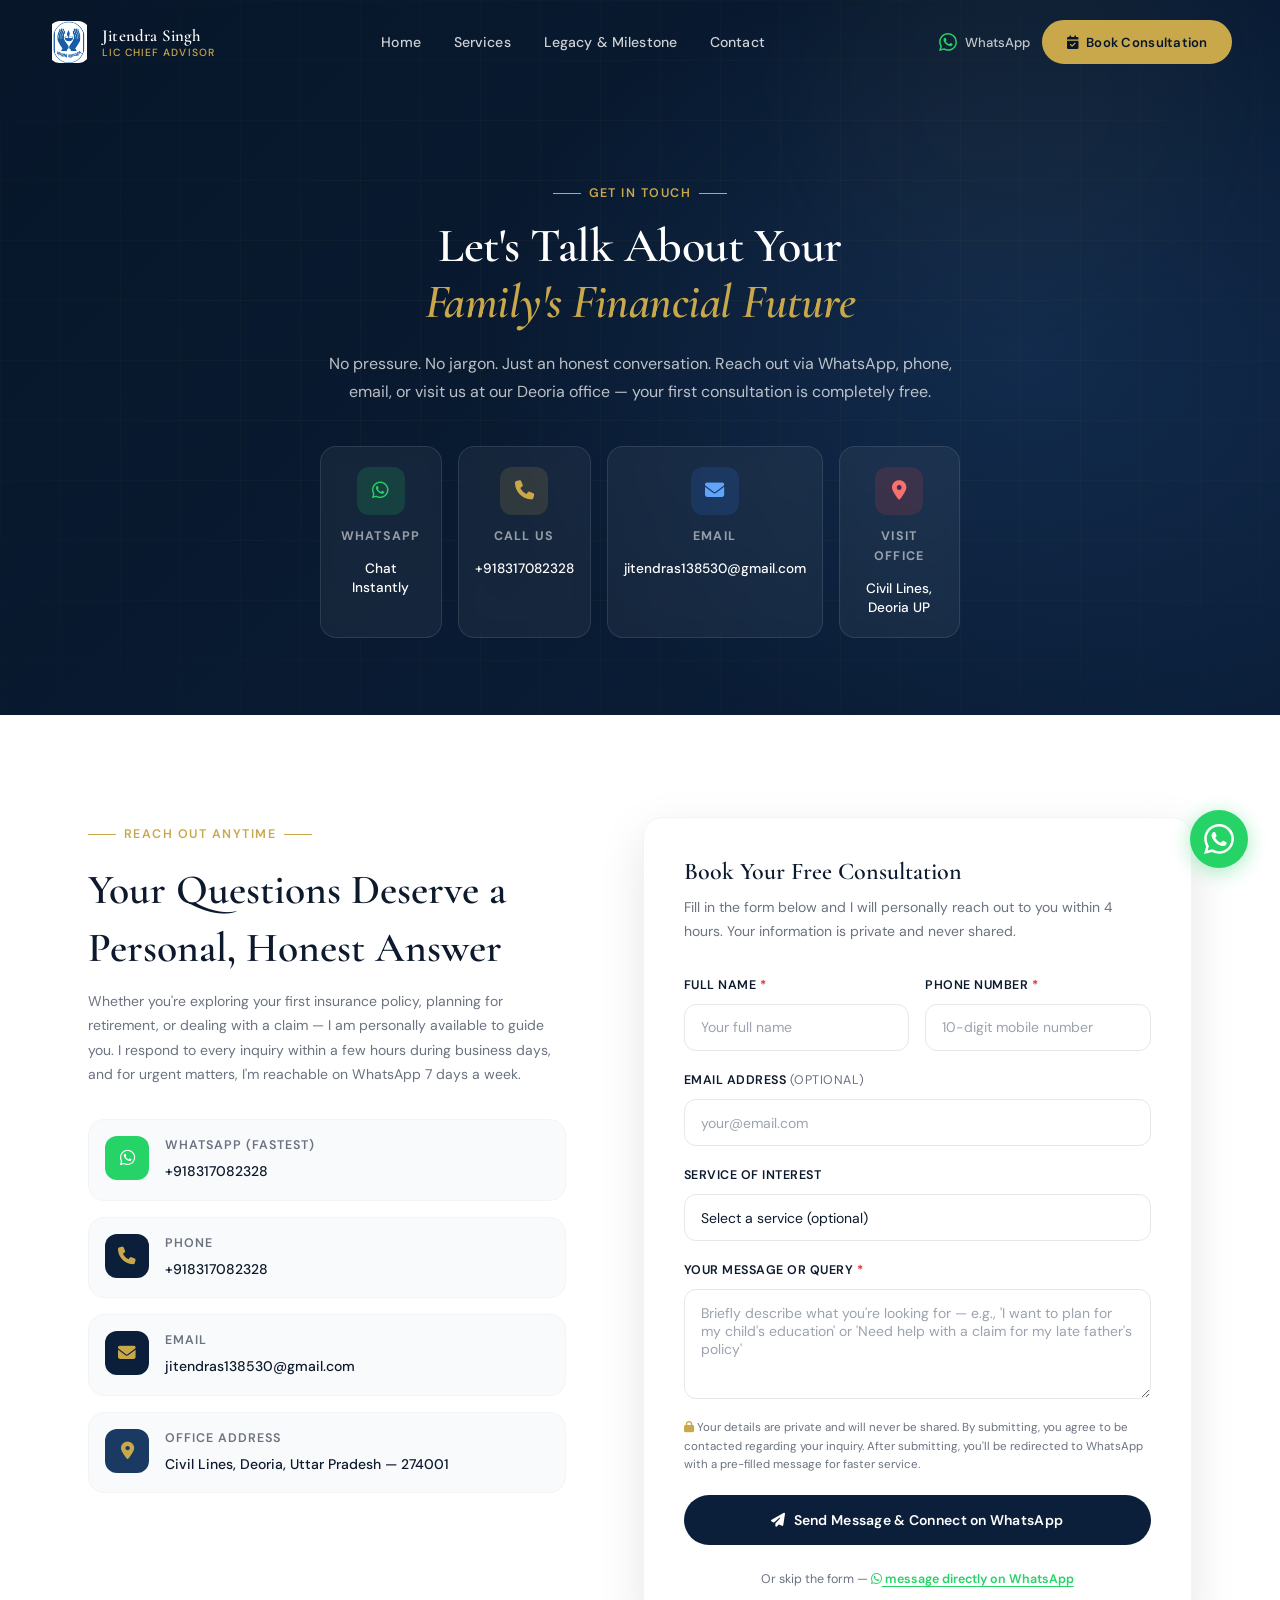
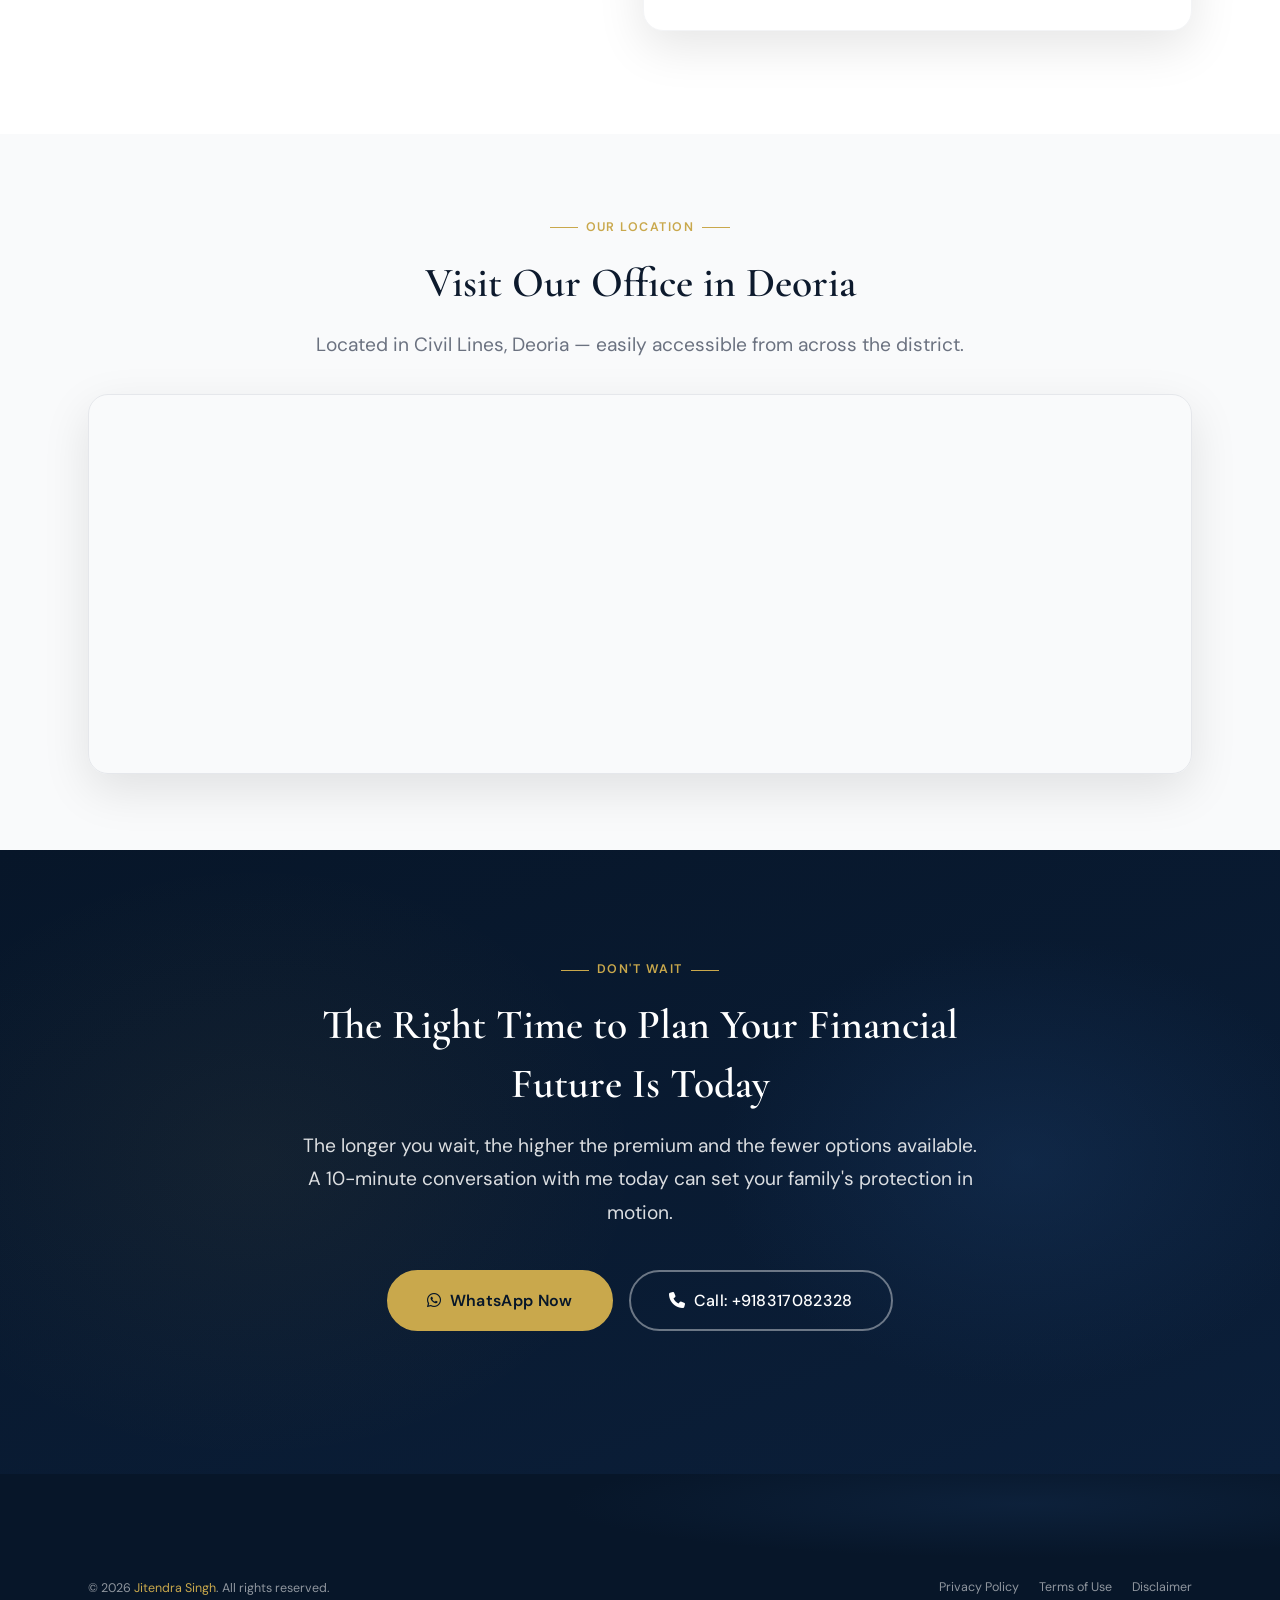
==== commit 84e6fc62: "Fix production metadata URLs and contact details" ====
--- a/pages/contact.html
+++ b/pages/contact.html
@@ -52,8 +52,324 @@
   <link rel="stylesheet" href="../css/navbar.css" />
   <link rel="stylesheet" href="../css/hero.css" />
   <link rel="stylesheet" href="../css/services.css" />
-  <link rel="stylesheet" href="../css/contact.css" />
   <link rel="stylesheet" href="../css/responsive.css" />
+
+  <style>
+    /* ── Contact-page specific styles ─────────────────────────── */
+    .contact-page-hero {
+      background: var(--navy-deep);
+      padding-top: clamp(7rem, 14vw, 11rem);
+      padding-bottom: clamp(3rem, 6vw, 5rem);
+      position: relative;
+      overflow: hidden;
+    }
+
+    .contact-page-hero::before {
+      content: '';
+      position: absolute;
+      inset: 0;
+      background:
+        radial-gradient(ellipse 60% 80% at 80% 50%, rgba(26,58,100,0.5) 0%, transparent 70%),
+        linear-gradient(135deg, #071629 0%, #0B1F3A 100%);
+    }
+
+    .contact-page-hero__content {
+      position: relative;
+      z-index: 1;
+      text-align: center;
+      max-width: 640px;
+      margin-inline: auto;
+    }
+
+    /* Quick contact method cards */
+    .contact-methods {
+      display: grid;
+      grid-template-columns: repeat(4, 1fr);
+      gap: var(--space-4);
+      margin-top: var(--space-10);
+    }
+
+    .contact-method-card {
+      background: rgba(255,255,255,0.05);
+      border: 1px solid rgba(255,255,255,0.1);
+      border-radius: var(--radius-lg);
+      padding: var(--space-5) var(--space-4);
+      text-align: center;
+      text-decoration: none;
+      display: flex;
+      flex-direction: column;
+      align-items: center;
+      gap: var(--space-3);
+      transition: all var(--transition-base);
+      backdrop-filter: blur(8px);
+    }
+
+    .contact-method-card:hover {
+      background: rgba(255,255,255,0.09);
+      border-color: rgba(201,168,76,0.4);
+      transform: translateY(-4px);
+    }
+
+    .contact-method-card__icon {
+      width: 48px;
+      height: 48px;
+      border-radius: var(--radius-md);
+      display: flex;
+      align-items: center;
+      justify-content: center;
+      font-size: 1.2rem;
+    }
+
+    .contact-method-card__icon--whatsapp { background: rgba(37,211,102,0.15); color: #25D366; }
+    .contact-method-card__icon--phone    { background: rgba(201,168,76,0.15);  color: var(--gold); }
+    .contact-method-card__icon--email    { background: rgba(59,130,246,0.15);  color: #60A5FA; }
+    .contact-method-card__icon--visit    { background: rgba(239,68,68,0.15);   color: #F87171; }
+
+    .contact-method-card__label {
+      font-size: var(--fs-xs);
+      font-weight: 700;
+      letter-spacing: 0.1em;
+      text-transform: uppercase;
+      color: var(--text-on-navy-dim);
+    }
+
+    .contact-method-card__value {
+      font-size: 0.85rem;
+      font-weight: 500;
+      color: var(--white);
+      line-height: 1.4;
+    }
+
+    /* Main contact layout */
+    .contact-main {
+      padding-block: var(--section-py);
+    }
+
+    .contact-main__grid {
+      display: grid;
+      grid-template-columns: 1fr 1.15fr;
+      gap: clamp(3rem, 6vw, 5rem);
+      align-items: start;
+    }
+
+    /* Left info panel */
+    .contact-info-panel {
+      display: flex;
+      flex-direction: column;
+      gap: var(--space-8);
+    }
+
+    .contact-info-panel__heading {
+      font-size: var(--fs-h2);
+      color: var(--text-primary);
+      line-height: var(--lh-snug);
+      margin-bottom: var(--space-3);
+    }
+
+    .contact-info-panel__subtext {
+      font-size: var(--fs-sm);
+      color: var(--text-muted);
+      line-height: var(--lh-relaxed);
+    }
+
+    .contact-info-panel__trust {
+      display: flex;
+      flex-direction: column;
+      gap: var(--space-3);
+    }
+
+    .trust-row {
+      display: flex;
+      align-items: center;
+      gap: var(--space-3);
+      padding: var(--space-3) var(--space-4);
+      background: var(--gray-50);
+      border-radius: var(--radius-md);
+      border: 1px solid var(--gray-100);
+    }
+
+    .trust-row__icon {
+      width: 36px;
+      height: 36px;
+      border-radius: var(--radius-sm);
+      background: linear-gradient(135deg, var(--gold), var(--gold-dark));
+      display: flex;
+      align-items: center;
+      justify-content: center;
+      font-size: 0.85rem;
+      color: var(--navy-deep);
+      flex-shrink: 0;
+    }
+
+    .trust-row__text {
+      font-size: var(--fs-sm);
+      font-weight: 500;
+      color: var(--text-primary);
+    }
+
+    .contact-detail-list {
+      display: flex;
+      flex-direction: column;
+      gap: var(--space-4);
+    }
+
+    .working-hours {
+      background: var(--navy);
+      border-radius: var(--radius-xl);
+      padding: var(--space-6);
+      color: var(--white);
+    }
+
+    .working-hours__title {
+      font-size: var(--fs-sm);
+      font-weight: 700;
+      letter-spacing: 0.1em;
+      text-transform: uppercase;
+      color: var(--gold);
+      margin-bottom: var(--space-4);
+      display: flex;
+      align-items: center;
+      gap: var(--space-2);
+    }
+
+    .working-hours__rows {
+      display: flex;
+      flex-direction: column;
+      gap: var(--space-3);
+    }
+
+    .hours-row {
+      display: flex;
+      justify-content: space-between;
+      align-items: center;
+      padding-bottom: var(--space-3);
+      border-bottom: 1px solid rgba(255,255,255,0.06);
+      font-size: var(--fs-sm);
+    }
+
+    .hours-row:last-child { border-bottom: none; padding-bottom: 0; }
+
+    .hours-row__day { color: var(--text-on-navy-dim); font-weight: 500; }
+    .hours-row__time { color: var(--white); font-weight: 600; }
+    .hours-row__time--closed { color: rgba(239,68,68,0.8); }
+
+    .hours-note {
+      margin-top: var(--space-4);
+      padding-top: var(--space-3);
+      border-top: 1px solid rgba(255,255,255,0.06);
+      font-size: var(--fs-xs);
+      color: var(--gold);
+      display: flex;
+      align-items: center;
+      gap: var(--space-2);
+    }
+
+    /* Right form panel */
+    .contact-form-panel {
+      position: sticky;
+      top: 100px;
+    }
+
+    /* Map section */
+    .contact-map-section {
+      padding-block: var(--section-py-sm);
+      background: var(--gray-50);
+    }
+
+    .contact-map {
+      border-radius: var(--radius-xl);
+      overflow: hidden;
+      height: 380px;
+      box-shadow: var(--shadow-lg);
+      border: 1px solid var(--gray-200);
+    }
+
+    .contact-map iframe {
+      width: 100%;
+      height: 100%;
+      border: none;
+      display: block;
+    }
+
+    /* Map placeholder when no real embed */
+    .contact-map__placeholder {
+      width: 100%;
+      height: 100%;
+      background: linear-gradient(160deg, #e8f0f8 0%, #d0dff0 100%);
+      display: flex;
+      flex-direction: column;
+      align-items: center;
+      justify-content: center;
+      gap: var(--space-4);
+      text-align: center;
+      padding: var(--space-8);
+    }
+
+    .contact-map__placeholder .map-pin {
+      width: 64px;
+      height: 64px;
+      border-radius: 50%;
+      background: var(--navy);
+      display: flex;
+      align-items: center;
+      justify-content: center;
+      font-size: 1.6rem;
+      color: var(--gold);
+      box-shadow: var(--shadow-lg);
+    }
+
+    .contact-map__placeholder h4 {
+      font-size: 1.1rem;
+      color: var(--navy);
+    }
+
+    .contact-map__placeholder p {
+      font-size: var(--fs-sm);
+      color: var(--text-muted);
+      max-width: 340px;
+    }
+
+    .contact-map__placeholder a {
+      display: inline-flex;
+      align-items: center;
+      gap: var(--space-2);
+      color: var(--navy);
+      font-weight: 600;
+      font-size: var(--fs-sm);
+      text-decoration: underline;
+      text-underline-offset: 3px;
+    }
+
+    /* Responsive overrides */
+    @media (max-width: 1023px) {
+      .contact-methods {
+        grid-template-columns: repeat(2, 1fr);
+      }
+      .contact-main__grid {
+        grid-template-columns: 1fr;
+      }
+      .contact-form-panel {
+        position: static;
+      }
+    }
+
+    @media (max-width: 767px) {
+      .contact-methods {
+        grid-template-columns: repeat(2, 1fr);
+        gap: var(--space-3);
+      }
+      .contact-method-card {
+        padding: var(--space-4) var(--space-3);
+      }
+      .contact-page-hero {
+        text-align: left;
+      }
+      .contact-page-hero__content {
+        margin-inline: 0;
+        text-align: left;
+      }
+    }
+  </style>
 </head>
 
 <body>
@@ -172,15 +488,14 @@
               <div class="contact-method-card__value">jitendras138530@gmail.com</div>
             </a>
 
-            <a href="https://maps.app.goo.gl/zjpvex1v6WzAr8Hz5">
-             <div class="contact-method-card" role="listitem" style="cursor:default">
-               <div class="contact-method-card__icon contact-method-card__icon--visit" aria-hidden="true">
-                 <i class="fa-solid fa-location-dot"></i>
-               </div>
-               <div class="contact-method-card__label">Visit Office</div>
-               <div class="contact-method-card__value">Civil Lines, Deoria UP</div>
-             </div>
-            </a>
+            <div class="contact-method-card" role="listitem" style="cursor:default">
+              <div class="contact-method-card__icon contact-method-card__icon--visit" aria-hidden="true">
+                <i class="fa-solid fa-location-dot"></i>
+              </div>
+              <div class="contact-method-card__label">Visit Office</div>
+              <div class="contact-method-card__value">Civil Lines, Deoria UP</div>
+            </div>
+
           </div>
         </div>
       </div>
@@ -261,11 +576,9 @@
                 <div class="contact__detail-icon" aria-hidden="true" style="background:var(--navy-light)">
                   <i class="fa-solid fa-location-dot"></i>
                 </div>
-                <a href="https://maps.app.goo.gl/zjpvex1v6WzAr8Hz5">
                 <div class="contact__detail-body">
                   <span class="contact__detail-label">Office Address</span>
                   <span class="contact__detail-value">Civil Lines, Deoria, Uttar Pradesh — 274001</span>
-                </a>
                 </div>
               </div>
 
@@ -506,9 +819,9 @@
         </p>
         <nav aria-label="Legal links">
           <div class="footer__legal-links">
-            <a href="privacy.html" class="footer__legal-link">Privacy Policy</a>
-            <a href="terms.html" class="footer__legal-link">Terms of Use</a>
-            <a href="disclaimer.html" class="footer__legal-link">Disclaimer</a>
+            <a href="#" class="footer__legal-link">Privacy Policy</a>
+            <a href="#" class="footer__legal-link">Terms of Use</a>
+            <a href="#" class="footer__legal-link">Disclaimer</a>
           </div>
         </nav>
       </div>
@@ -527,8 +840,6 @@
   <script src="../js/scroll.js" defer></script>
   <script src="../js/navbar.js" defer></script>
   <script src="../js/animations.js" defer></script>
-
-
   <script src="../js/contact.js" defer></script>
 </body>
 </html>
--- a/css/services.css
+++ b/css/services.css
@@ -229,7 +229,7 @@
 }
 
 .legacy-story-eyebrow {
-  display: inline-flex;
+  display: block;
   text-align: center;
   color: var(--gold);
 }
@@ -411,19 +411,17 @@
   overflow: hidden;
   aspect-ratio: 4/5;
   background: linear-gradient(135deg, rgba(26, 58, 100, 0.4) 0%, rgba(11, 31, 58, 0.6) 50%, rgba(15, 35, 65, 0.5) 100%);
-  /* box-shadow: var(--shadow-xl); */
-  box-shadow: 2px 2px 18px #374151;
-  position: relative;
-  display: flex;
-  align-items: center;
-  justify-content: center;
-}
-
+  box-shadow: var(--shadow-xl);
+  position: relative;
+  display: flex;
+  align-items: center;
+  justify-content: center;
+}
 
 .about__photo-frame img {
-  width: 250%;
-  height: 115%;
-  /* object-fit: contain; */
+  width: 100%;
+  height: 100%;
+  object-fit: cover;
   object-position: center;
 }
 
@@ -898,7 +896,7 @@
   border: none;
   width: 100%;
   text-align: left;
-  transition:color var(--transition-base); background: var(--transition-fast);
+  transition: background var(--transition-fast);
 }
 
 .faq-item__question:hover {
@@ -1550,43 +1548,3 @@
   font-size: var(--fs-xs);
   color: var(--text-muted);
 }
-
-/* Legal Pages */
-.legal-hero .page-hero__content {
-  max-width: 760px;
-}
-
-.legal-content-section {
-  padding-block: var(--space-16);
-}
-
-.legal-content {
-  max-width: 860px;
-}
-
-.legal-updated {
-  color: var(--text-muted);
-  font-size: var(--fs-sm);
-  margin-bottom: var(--space-6);
-}
-
-.legal-card {
-  background: var(--white);
-  border: 1px solid var(--border-light);
-  border-radius: var(--radius-xl);
-  box-shadow: var(--shadow-sm);
-  padding: clamp(1.25rem, 3vw, 2rem);
-  margin-bottom: var(--space-5);
-}
-
-.legal-card h2 {
-  color: var(--navy);
-  font-family: var(--font-display);
-  font-size: clamp(1.4rem, 2.4vw, 1.9rem);
-  margin-bottom: var(--space-3);
-}
-
-.legal-card p {
-  color: var(--text-body);
-  line-height: var(--lh-relaxed);
-}
--- a/css/responsive.css
+++ b/css/responsive.css
@@ -55,14 +55,6 @@
   .metric-item:nth-last-child(2) { border-bottom: none; }
 
   /* About */
-  .exp-badge { 
-    left: 0;
-    bottom: 1rem;
-    margin-bottom: 11rem;
-    margin-left:-2rem;
-    animation: card-float 4s ease-in-out infinite;
-  }
-  
   .about__layout {
     grid-template-columns: 1fr;
     gap: var(--space-10);
@@ -154,6 +146,8 @@
   /* Typography */
   body { font-size: 15px; }
 
+  /* Bottom bar */
+  .mobile-cta-bar { display: flex; }
 
   /* Push content above mobile bar */
   body { padding-bottom: 70px; }
@@ -207,18 +201,20 @@
   .grid-3,
   .grid-4 { grid-template-columns: 1fr; }
 
+  /* About */
+  .about__experience-badge { left: 0; bottom: 1rem; }
   .about__values { grid-template-columns: 1fr; }
 
   /* Testimonials */
   .testimonials-grid { grid-template-columns: 1fr; }
 
   /* Timeline */
-  .timeline { padding-left: 0; }
+  .timeline { padding-inline: 0; }
   .timeline::before { left: 1rem; }
   .timeline-item,
-  .timeline-item--left { padding-left: 2rem; }
+  .timeline-item--left { padding-left: 2.75rem; }
   .timeline-node { left: 1rem; }
-  .timeline-card { padding: var(--space-5); }
+  .timeline-card { padding: 2rem; }
   .timeline-card__year { font-size: 1.4rem; }
 
   /* CTA section */
@@ -282,7 +278,7 @@
 @media print {
   .navbar,
   .whatsapp-float,
-  /* .mobile-cta-bar, */
+  .mobile-cta-bar,
   .hero__scroll-cue,
   .hero__orb { display: none !important; }
 
@@ -331,19 +327,7 @@
 @media (max-width: 400px) {
   .hero__stat-card { min-width: 110px; padding: 0.55rem 0.75rem; }
   .hero__photo-container { max-width: 240px; }
-  /* .mobile-cta-bar__btn span { display: none; } */
+  .mobile-cta-bar__btn span { display: none; }
   .hero__badge { font-size: 0.62rem; }
   .metric-item { padding: var(--space-5) var(--space-3); }
 }
-/* .about__experience-badge { */
- .exp-badge{
-  display: none;
-}
-@media(max-width: 1023px){
-.hero__stat-card.hero__stat-card--1{
-display:none;
-}
-.exp-badge{
-display:block;
-}
-}
